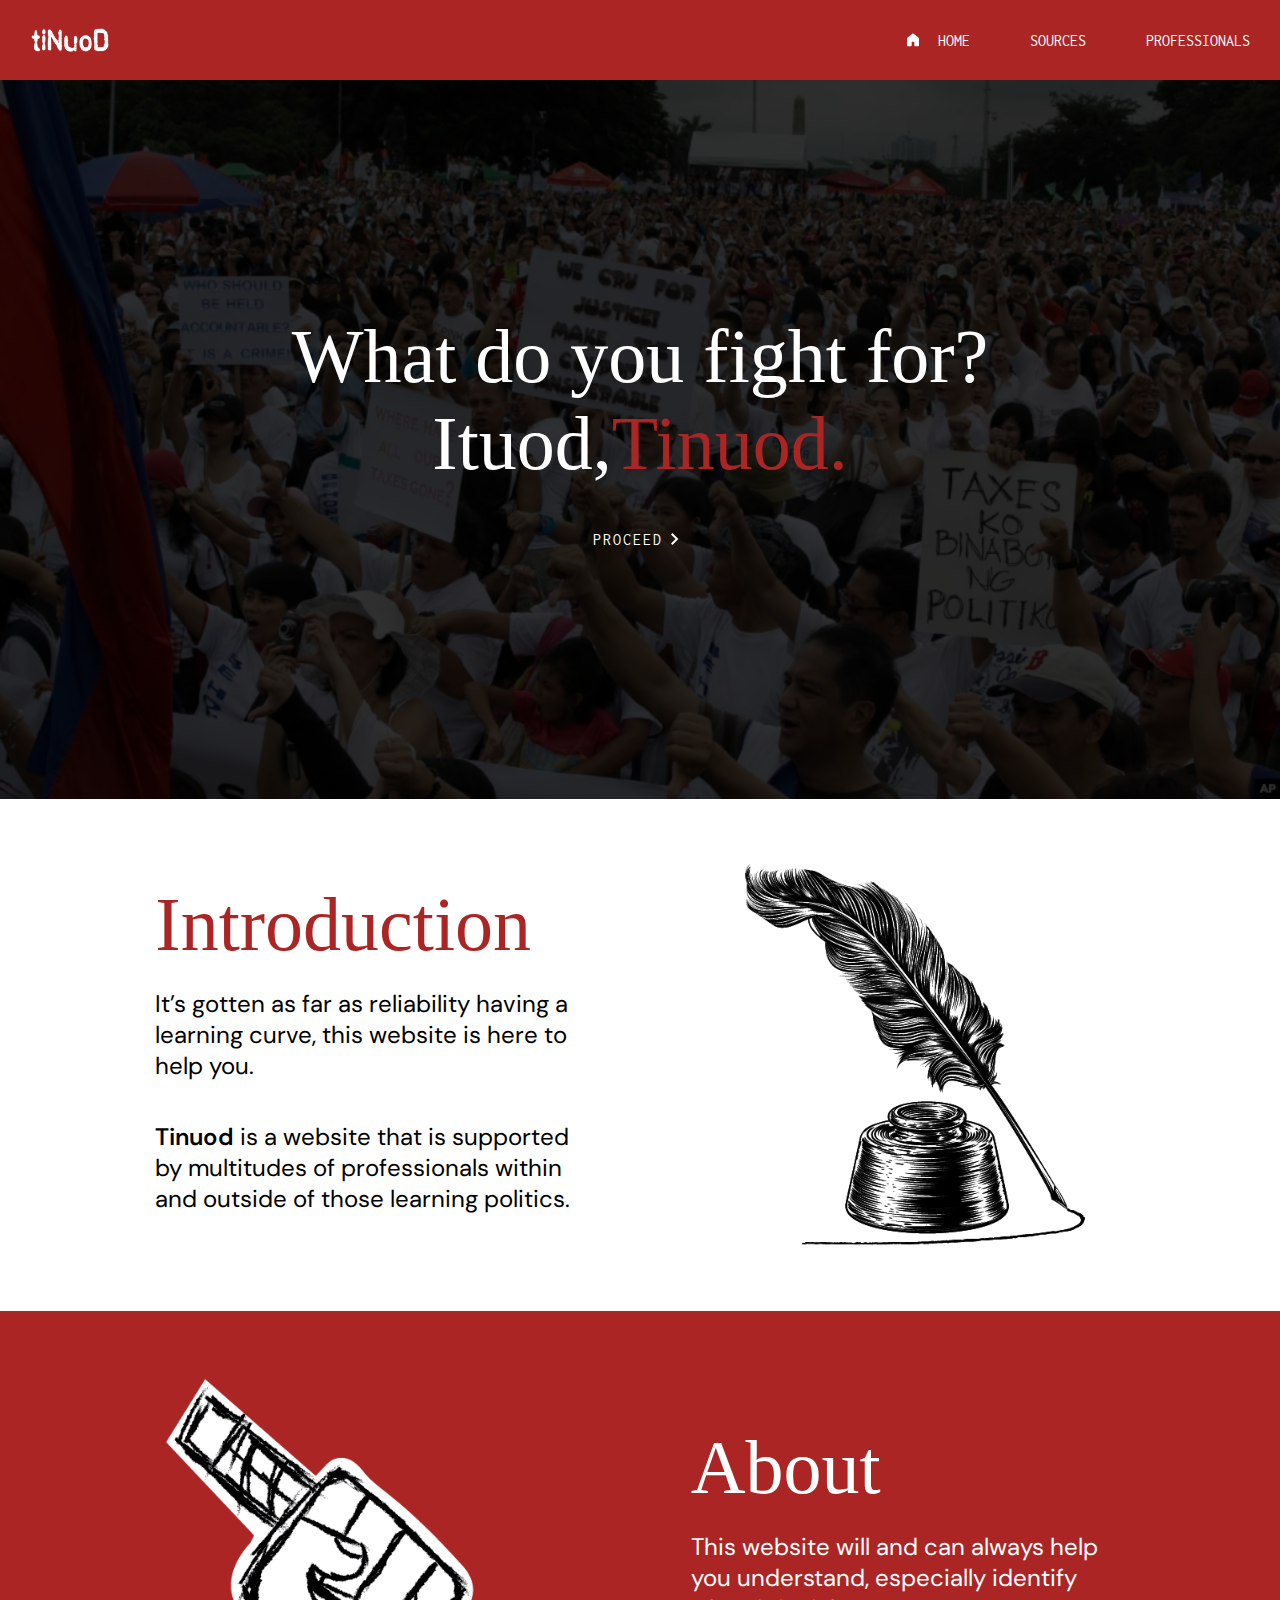
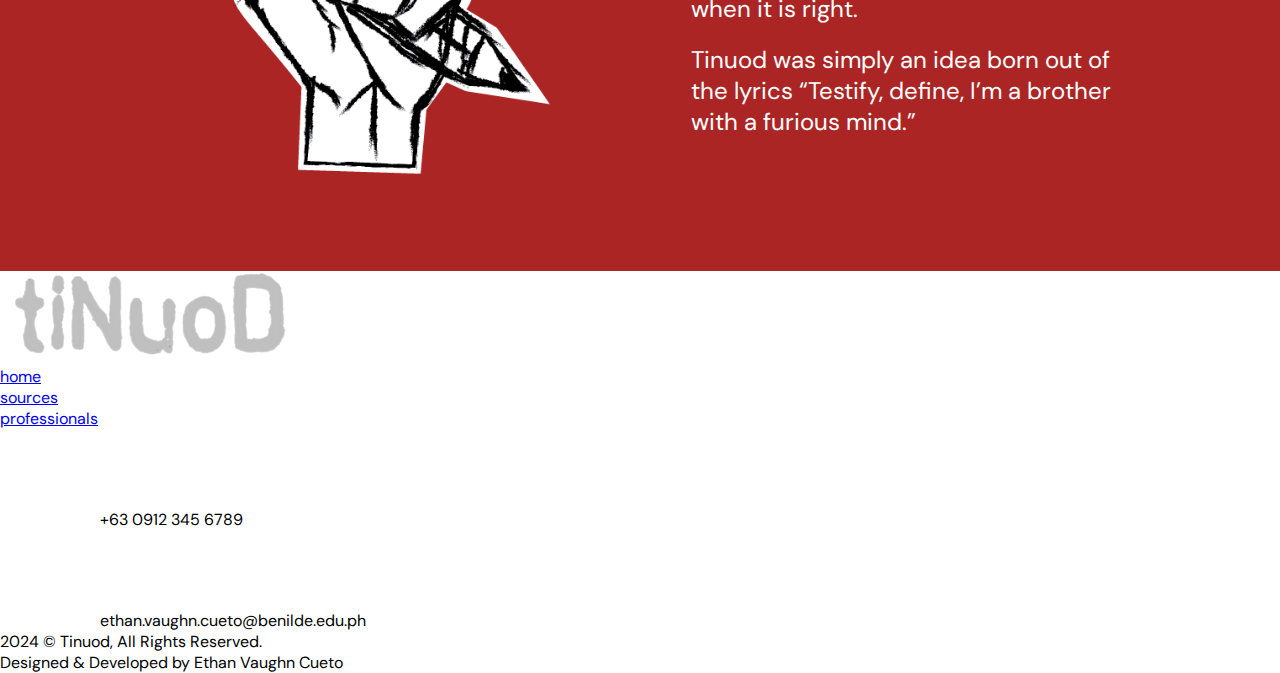
==== index.html @ d4f2c0b2 "updated main parts within the homepage" ====
<!DOCTYPE html>
<html lang="en">

<head>
    <meta charset="UTF-8">
    <meta name="viewport" content="width=device-width, initial-scale=1.0">
    <title>Tinuod</title>
    <link rel="stylesheet" href="css/style.css">
    <link rel="preconnect" href="https://fonts.googleapis.com">
    <link rel="preconnect" href="https://fonts.gstatic.com" crossorigin>
    <link href="https://fonts.googleapis.com/css2?family=DM+Sans:ital,opsz,wght@0,9..40,100..1000;1,9..40,100..1000&family=Inconsolata:wght@200..900&family=Libre+Bodoni:ital,wght@0,400..700;1,400..700&display=swap" rel="stylesheet">
</head>

<body>
    <div>
        <nav id="navBar">
            <ul class="sideBar">
                <li onclick="hideSidebar()">
                    <a href="#"><svg xmlns="http://www.w3.org/2000/svg" height="24px" viewBox="0 -960 960 960" width="24px" fill="#ffffff"><path d="m256-200-56-56 224-224-224-224 56-56 224 224 224-224 56 56-224 224 224 224-56 56-224-224-224 224Z"/></svg></a>
                </li>
                <li class="active uppercase">
                    <a href="#"><img src="images/icons8/icons8-home.svg" alt="Home" class="icon homeIcon">Home</a>
                </li>
                <li>
                    <a href="#" class="uppercase">Sources</a>
                </li>
                <li>
                    <a href="#" class="uppercase">Professionals</a>
                </li>
            </ul>
            <ul>
                <li>
                    <a href="#"><img src="images/logo1.png" alt="Tinuod"></a>
                </li>
                <li class="uppercase hideOnMobile">
                    <a href="#"><img src="images/icons8/icons8-home.svg" alt="Home" class="icon homeIcon">Home</a>
                </li>
                <li>
                    <a href="#" class="uppercase hideOnMobile">Sources</a>
                </li>
                <li>
                    <a href="#" class="uppercase hideOnMobile">Professionals</a>
                </li>
                <li class="hideButton" onclick="showSidebar()">
                    <a href="#"><svg xmlns="http://www.w3.org/2000/svg" height="24px" viewBox="0 -960 960 960" width="24px" fill="#ffffff"><path d="M120-240v-80h720v80H120Zm0-200v-80h720v80H120Zm0-200v-80h720v80H120Z"/></svg></a>
                </li>
            </ul>
        </nav>
        <header>
            <div class="headerBg">
                <img src="images/background-image.jpg" alt="" srcset="">
                <div class="headerContent">
                    <div class="backgroundText">
                        <p class="decreaseOnMobile">What do you fight for?
                        </p>
                        <p class="decreaseOnMobile">Ituod,<span>Tinuod.</span></p>
                    </div>
                    <div class="proceedBtnDiv uppercase">
                        <a href="#introSection">Proceed<svg xmlns="http://www.w3.org/2000/svg" height="24px" viewBox="0 -960 960 960" width="24px" fill="#FFFFFF"><path d="M504-480 320-664l56-56 240 240-240 240-56-56 184-184Z"/></svg></a>
                        </button>
                    </div>
                </div>
            </div>
        </header>
        <section id="introSection" class="introSection columnFlexMobile textAlignMobile">
            <div class="imgDiv"><img src="images/ink-and-quill.png" alt="Ink and Quill"></div>
            <div class="introContent">
                <h1>Introduction</h1>
                <p>It’s gotten as far as reliability having a learning curve, this website is here to help you. </p>
                <p><span class="bold">Tinuod</span> is a website that is supported by multitudes of professionals within and outside of those learning politics.</p>
            </div>
        </section>
        <section id="aboutSection" class="aboutSection columnFlexMobile textAlignMobile">
            <div class="imgDiv"><img src="images/tinuod.png" alt="Ink and Quill"></div>
            <div class="aboutContent">
                <h1>About</h1>
                <p>This website will and can always help you understand, especially identify when it is right.</p>
                <p>Tinuod was simply an idea born out of the lyrics “Testify, define, I’m a brother with a furious mind.”</p>
            </div>
        </section>
        <footer>
            <section class="topFooter">
                <div>
                    <div><img src="images/logo2.png" alt="Tinuod" srcset=""></div>
                    <div></div>
                </div>
                <div>
                    <div class="links">
                        <ul>
                            <li>
                                <a href="#" class="lowercase">Home</a>
                            </li>
                            <li>
                                <a href="#" class="lowercase">Sources</a>
                            </li>
                            <li>
                                <a href="#" class="lowercase">Professionals</a>
                            </li>
                        </ul>
                    </div>
                    <div class="contactInfo">
                        <ul>
                            <li>
                                <img src="images/icons8/icons8-phone-96.png" alt="Phone"> +63 0912 345 6789
                            </li>
                            <li>
                                <img src="images/icons8/icons8-mail-96.png" alt="Mail"> ethan.vaughn.cueto@benilde.edu.ph
                            </li>
                        </ul>
                    </div>
                </div>
            </section>
            <section class="bottomFooter">
                <div class="copyrightLabel"><span>2024 &copy; Tinuod, All Rights Reserved.</span></div>
                <div class="developerInfo"><span>Designed & Developed by Ethan Vaughn Cueto</span></div>
            </section>
        </footer>
        <script>
            function showSidebar() {
                const sideBar = document.querySelector('.sideBar');
                sideBar.style.display = 'flex';
            }

            function hideSidebar() {
                const sideBar = document.querySelector('.sideBar');
                sideBar.style.display = 'none';
            }
        </script>
    </div>

</body>

</html>
---- css/style.css ----
* {
    margin: 0;
    padding: 0;
    box-sizing: border-box;
}

:root {
    --primary-font: 'BodoniXT', serif;
    --secondary-font: 'DM Sans', sans-serif;
    --tertiary-font: 'Inconsolata', monospace;
    --logo-font: 'Stamp RSPK One';
    --color-black: #000;
    --color-white: #FFF;
    --color-maroon: #AC2525;
    --color-dark-maroon: #820300;
    --color-light-grey: #C0C0C0;
    --color-dark-grey: #505050;
}

body {
    min-height: 100vh;
    font-family: var(--secondary-font);
}

.uppercase {
    text-transform: uppercase;
}

.lowercase {
    text-transform: lowercase;
}

.bold {
    font-weight: 600;
}

.hideButton {
    display: none;
}

h1 {
    font-family: var(--primary-font);
    font-size: 76px;
    font-weight: 500;
}

nav .logoDiv ul img {
    height: auto;
    width: 5rem;
}

nav {
    width: 100%;
    background-color: var(--color-maroon);
    box-shadow: 3px 3px 5px rgba(0, 0, 0, 0.1);
    font-family: var(--tertiary-font);
}

nav ul {
    width: 100%;
    list-style: none;
    display: flex;
    align-items: center;
    justify-content: flex-end;
}

nav li {
    height: 5em;
}

nav li:first-child {
    margin-right: auto;
}

nav li:first-child img {
    height: auto;
    width: 5em;
}

nav a {
    height: 100%;
    padding: 0 30px;
    text-decoration: none;
    color: var(--color-white);
    display: flex;
    align-items: center;
    transition: 0.2s ease-in-out;
}

nav a .icon {
    height: auto;
    width: 20px;
    padding: 0 2px;
    margin-right: 15px;
}

nav li:not(:first-child) a:hover {
    background-color: var(--color-dark-maroon);
}

.sideBar {
    position: fixed;
    top: 0;
    right: 0;
    height: 100vh;
    width: 250px;
    z-index: 999;
    box-shadow: -10px 0 10px rgba(0, 0, 0, 0.1);
    display: none;
    flex-direction: column;
    align-items: flex-start;
    justify-content: flex-start;
    /* From https://css.glass */
    background: rgba(172, 37, 37, 0.5);
    box-shadow: 0 4px 30px rgba(0, 0, 0, 0.1);
    backdrop-filter: blur(15.7px);
    -webkit-backdrop-filter: blur(15.7px);
}

.sideBar li,
.sideBar a {
    width: 100%;
}

header .headerBg {
    position: relative;
    text-align: center;
}

header .headerBg img {
    min-height: 100%;
    max-height: 90vh;
    width: 100%;
    filter: brightness(20%);
    background-repeat: no-repeat;
    background-position: center;
    object-position: center;
    object-fit: cover;
}

header .headerBg .headerContent {
    position: absolute;
    top: 50%;
    left: 50%;
    transform: translate(-50%, -50%);
    width: 100%;
}

header .headerContent .backgroundText {
    font-family: var(--primary-font);
    font-size: 76px;
    color: var(--color-white);
    display: block;
}

header .headerContent .proceedBtnDiv {
    width: 100%;
    padding: 20px 40px;
    margin-top: 20px;
    display: flex;
    align-items: center;
    justify-content: center;
}

header .headerContent .proceedBtnDiv a {
    width: 10rem;
    font-family: var(--tertiary-font);
    display: flex;
    flex-direction: row;
    align-items: center;
    justify-content: center;
    text-decoration: none;
    color: var(--color-white);
    letter-spacing: 2px;
    transition: 0.5s ease-in-out;
}

header .headerContent .proceedBtnDiv a:hover {
    text-decoration: underline;
}

header .headerBg .backgroundText span {
    color: var(--color-maroon);
}

.introSection {
    width: 100%;
    background-color: var(--color-white);
    display: flex;
    align-items: center;
    justify-content: space-evenly;
    padding: 50px 20px;
    font-size: 24px;
}

.introSection .introContent {
    display: flex;
    flex-direction: column;
    align-items: flex-start;
    justify-content: center;
    -webkit-box-ordinal-group: 1;
    -moz-box-ordinal-group: 1;
    -ms-flex-order: 1;
    -webkit-order: 1;
    order: 1;
    color: var(--color-black);
}

.introSection .imgDiv {
    -webkit-box-ordinal-group: 2;
    -moz-box-ordinal-group: 2;
    -ms-flex-order: 2;
    -webkit-order: 2;
    order: 2;
}

.introSection h1 {
    color: var(--color-maroon);
}

.introSection p,
.aboutSection p {
    margin: 20px 0;
}

.aboutSection {
    width: 100%;
    display: flex;
    align-items: center;
    justify-content: space-evenly;
    background-color: var(--color-maroon);
    color: var(--color-white);
    font-size: 24px;
    padding: 50px 20px;
}

.introSection .introContent,
.aboutSection .aboutContent {
    width: 35%;
}

.introSection .imgDiv img,
.aboutSection .imgDiv img {
    height: auto;
    width: 400px;
}

@media screen and (max-width: 1020px) {
    .introSection h1,
    .aboutSection h1 {
        font-size: 50px;
    }
    .introSection p,
    .aboutSection p {
        font-size: 18px;
    }
    .introSection .imgDiv img,
    .aboutSection .imgDiv img {
        height: auto;
        width: 320px;
    }
}

@media screen and (max-width: 820px) {
    .introSection .imgDiv {
        order: 1;
    }
    .introSection .introContent {
        align-items: center;
        order: 2;
    }
    .columnFlexMobile {
        width: 100%;
        flex-direction: column;
        align-items: center;
        justify-content: center;
    }
    .textAlignMobile {
        text-align: center;
    }
    .introSection .imgDiv img,
    .aboutSection .imgDiv img {
        height: auto;
        width: 200px;
    }
    .introSection .introContent,
    .aboutSection .aboutContent {
        width: 65%;
        padding: 10px 5px;
    }
}

@media screen and (max-width: 800px) {
    .hideOnMobile {
        display: none;
    }
    .hideButton {
        display: block;
    }
    .decreaseOnMobile {
        font-size: 75%;
    }
}

@media screen and (max-width: 470px) {
    .sideBar {
        width: 100%;
    }
    .decreaseOnMobile {
        font-size: 40%;
    }
}

@media screen and (max-width: 500px) {
    .introSection .introContent,
    .aboutSection .aboutContent {
        width: 85%;
    }
    .introSection p,
    .aboutSection p {
        font-size: 14px;
    }
    .introSection .introContent h1,
    .aboutSection .aboutContent h1 {
        font-size: 42px;
    }
    .introSection .imgDiv img,
    .aboutSection .imgDiv img {
        height: auto;
        width: 100px;
        margin-bottom: 15px;
    }
}
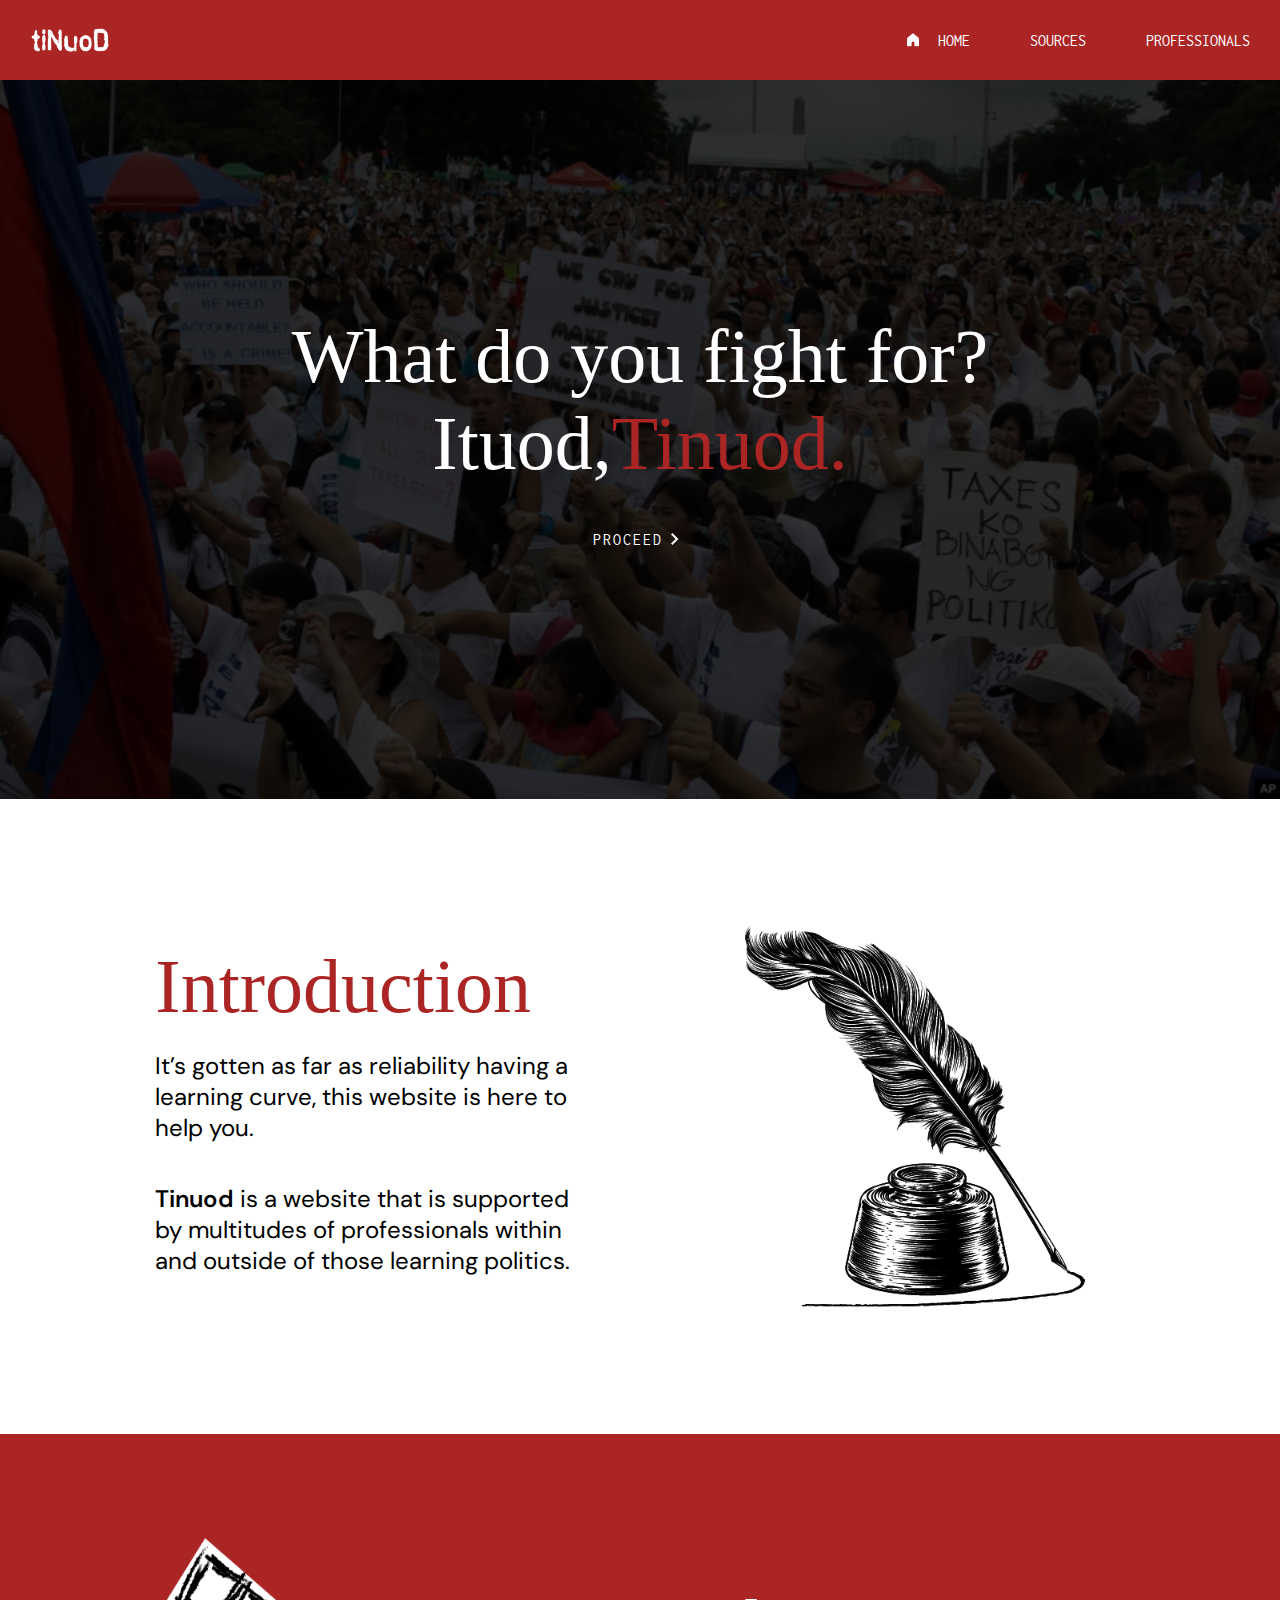
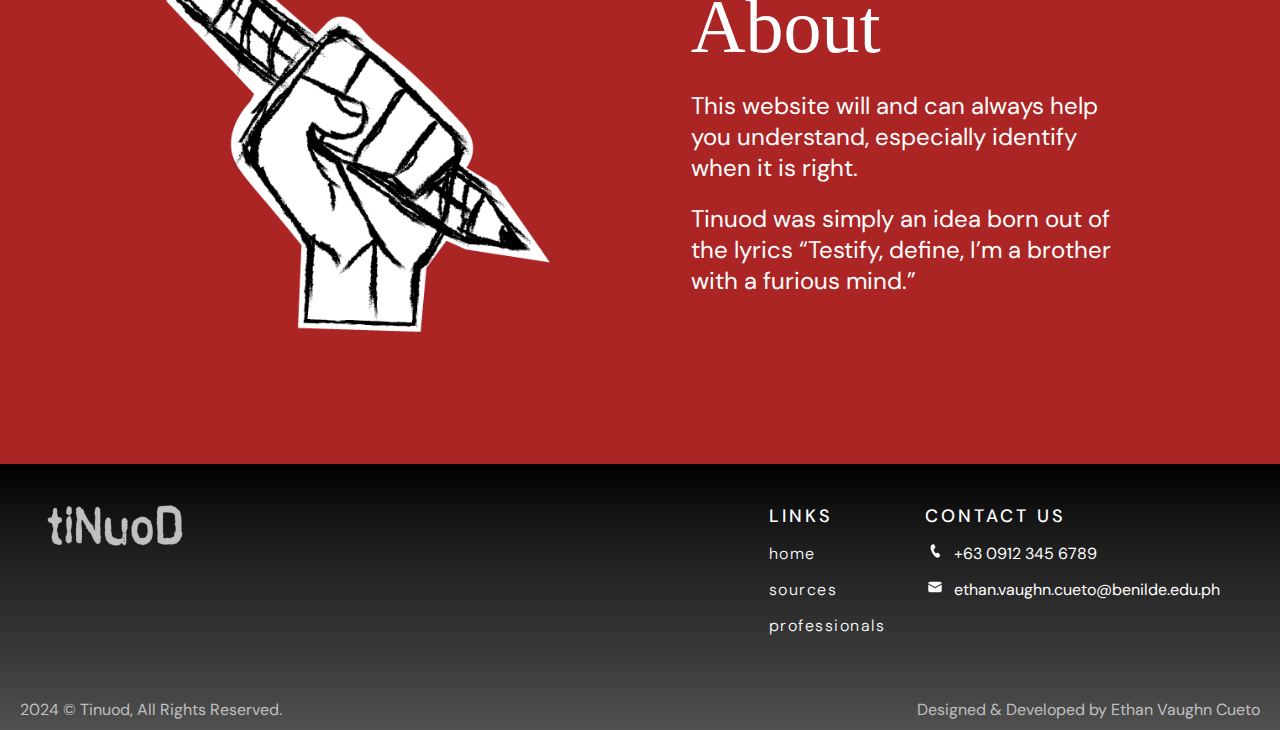
==== commit 46496a53: "final modifications for responsiveness" ====
--- a/index.html
+++ b/index.html
@@ -81,32 +81,39 @@
         <footer>
             <section class="topFooter">
                 <div>
-                    <div><img src="images/logo2.png" alt="Tinuod" srcset=""></div>
-                    <div></div>
+                    <div>
+                        <a href="#"><img src="images/logo2.png" alt="Tinuod" srcset="" class="logo"></a>
+                    </div>
                 </div>
-                <div>
-                    <div class="links">
-                        <ul>
-                            <li>
-                                <a href="#" class="lowercase">Home</a>
-                            </li>
-                            <li>
-                                <a href="#" class="lowercase">Sources</a>
-                            </li>
-                            <li>
-                                <a href="#" class="lowercase">Professionals</a>
-                            </li>
-                        </ul>
+                <div class="footerContent">
+                    <div class="linksContainer">
+                        <h4 class="uppercase">Links</h4>
+                        <div class="linksMenu">
+                            <ul>
+                                <li>
+                                    <a href="#" class="lowercase">Home</a>
+                                </li>
+                                <li>
+                                    <a href="#" class="lowercase">Sources</a>
+                                </li>
+                                <li>
+                                    <a href="#" class="lowercase">Professionals</a>
+                                </li>
+                            </ul>
+                        </div>
                     </div>
-                    <div class="contactInfo">
-                        <ul>
-                            <li>
-                                <img src="images/icons8/icons8-phone-96.png" alt="Phone"> +63 0912 345 6789
-                            </li>
-                            <li>
-                                <img src="images/icons8/icons8-mail-96.png" alt="Mail"> ethan.vaughn.cueto@benilde.edu.ph
-                            </li>
-                        </ul>
+                    <div class="contactInfoContainer">
+                        <h4 class="uppercase">Contact Us</h4>
+                        <div class="contactInfo">
+                            <ul>
+                                <li>
+                                    <img src="images/icons8/icons8-phone-96.png" alt="Phone" class="icon"> +63 0912 345 6789
+                                </li>
+                                <li>
+                                    <img src="images/icons8/icons8-mail-96.png" alt="Mail" class="icon"> ethan.vaughn.cueto@benilde.edu.ph
+                                </li>
+                            </ul>
+                        </div>
                     </div>
                 </div>
             </section>
--- a/css/style.css
+++ b/css/style.css
@@ -129,7 +129,7 @@
 
 header .headerBg img {
     min-height: 100%;
-    max-height: 90vh;
+    max-height: 95vh;
     width: 100%;
     filter: brightness(20%);
     background-repeat: no-repeat;
@@ -184,6 +184,7 @@
 }
 
 .introSection {
+    height: 70vh;
     width: 100%;
     background-color: var(--color-white);
     display: flex;
@@ -224,6 +225,7 @@
 }
 
 .aboutSection {
+    height: 70vh;
     width: 100%;
     display: flex;
     align-items: center;
@@ -243,6 +245,77 @@
 .aboutSection .imgDiv img {
     height: auto;
     width: 400px;
+}
+
+footer {
+    min-height: 100%;
+    background-image: linear-gradient(to bottom, #000000, #191919, #2a2a2a, #3c3c3c, #505050);
+    color: var(--color-white);
+    display: flex;
+    flex-direction: column;
+    justify-content: center;
+}
+
+.topFooter {
+    height: 25vh;
+    display: flex;
+    align-items: flex-start;
+    justify-content: space-between;
+    padding: 40px;
+}
+
+.topFooter .logo {
+    height: auto;
+    width: 150px;
+}
+
+.topFooter .footerContent {
+    display: flex;
+    align-items: flex-start;
+    justify-content: space-between;
+}
+
+.topFooter .footerContent h4 {
+    font-size: 18px;
+    font-weight: 500;
+    letter-spacing: 3px;
+    margin-bottom: 15px;
+}
+
+.topFooter .footerContent li {
+    list-style-type: none;
+    margin: 15px 0;
+}
+
+.topFooter .footerContent a {
+    color: var(--color-white);
+    font-weight: 300;
+    letter-spacing: 1.5px;
+    text-decoration: none;
+    transition: all 0.3s ease-in;
+}
+
+.linksContainer a:hover {
+    color: var(--color-maroon);
+}
+
+.linksContainer,
+.contactInfoContainer {
+    padding: 0 20px;
+}
+
+.contactInfoContainer .contactInfo .icon {
+    height: auto;
+    width: 20px;
+    padding: 0 2px;
+    margin-right: 5px;
+}
+
+.bottomFooter {
+    color: var(--color-light-grey);
+    display: flex;
+    justify-content: space-between;
+    padding: 10px 20px;
 }
 
 @media screen and (max-width: 1020px) {
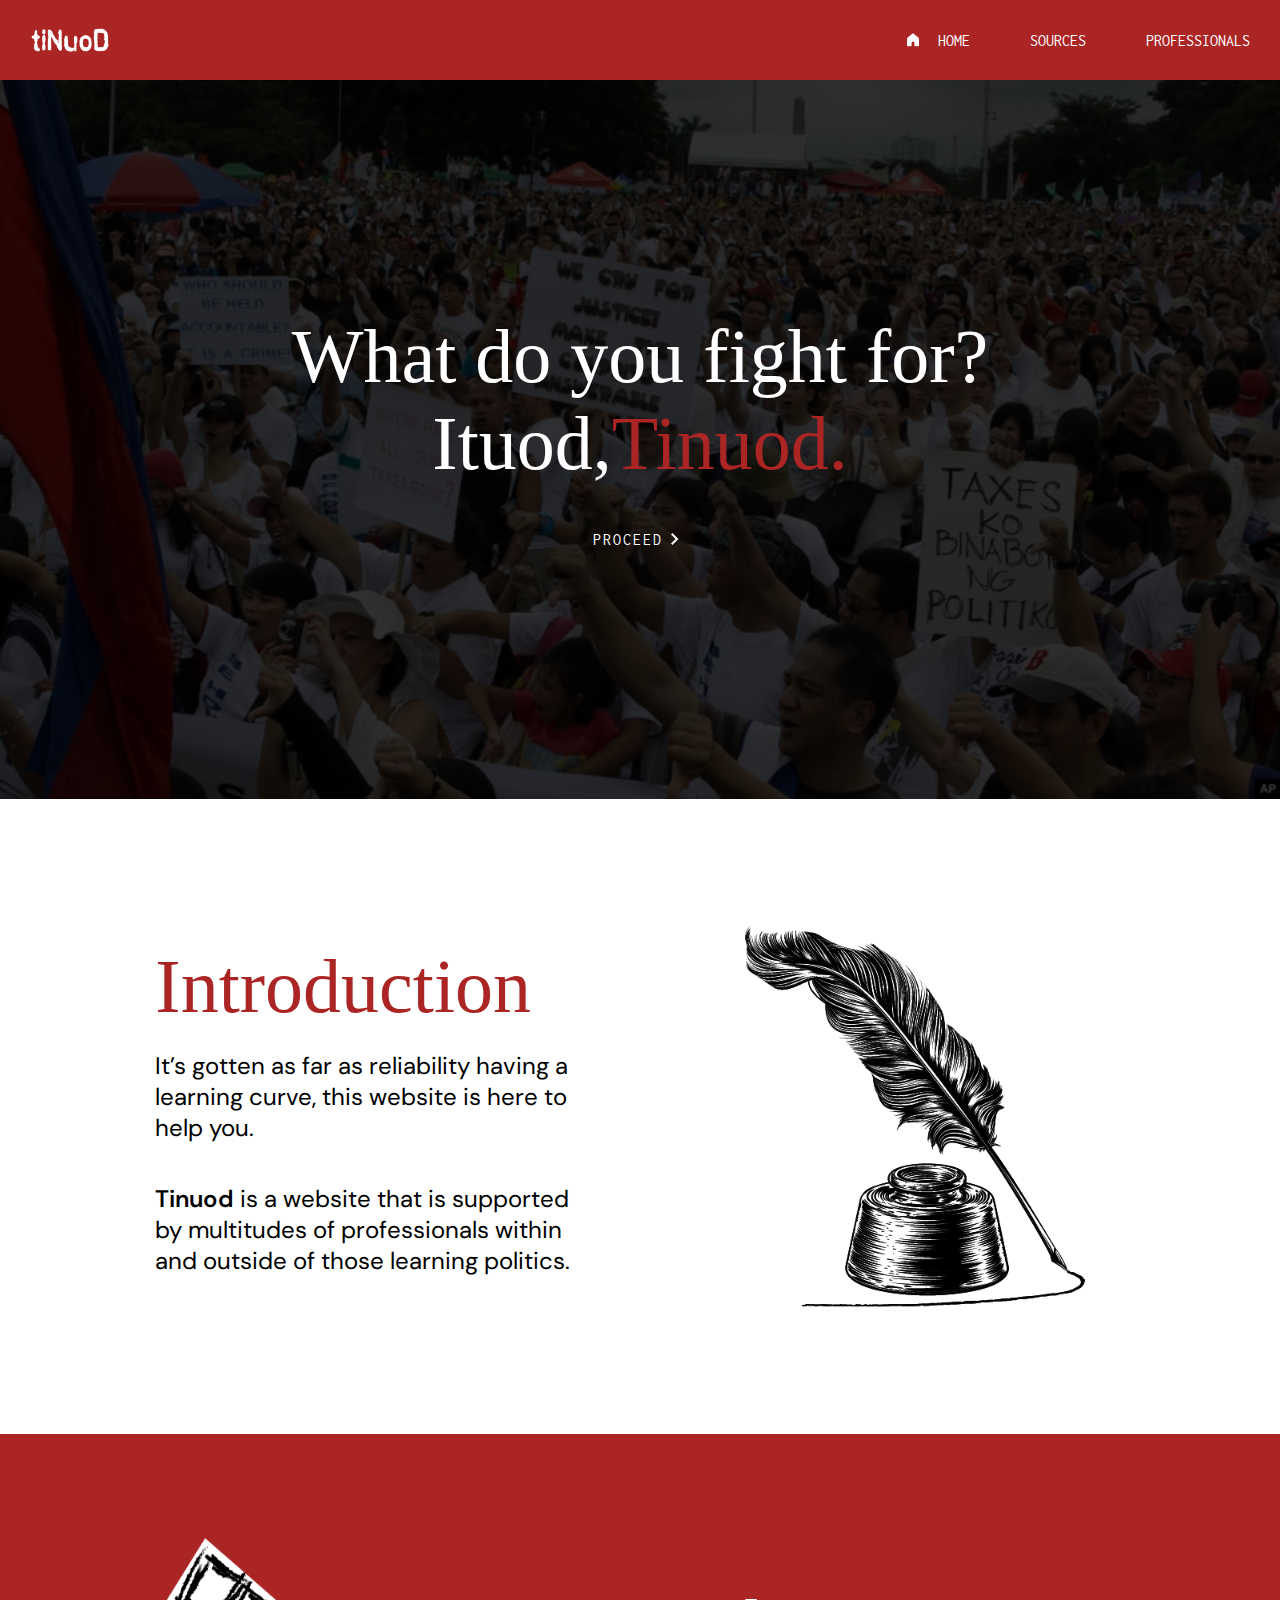
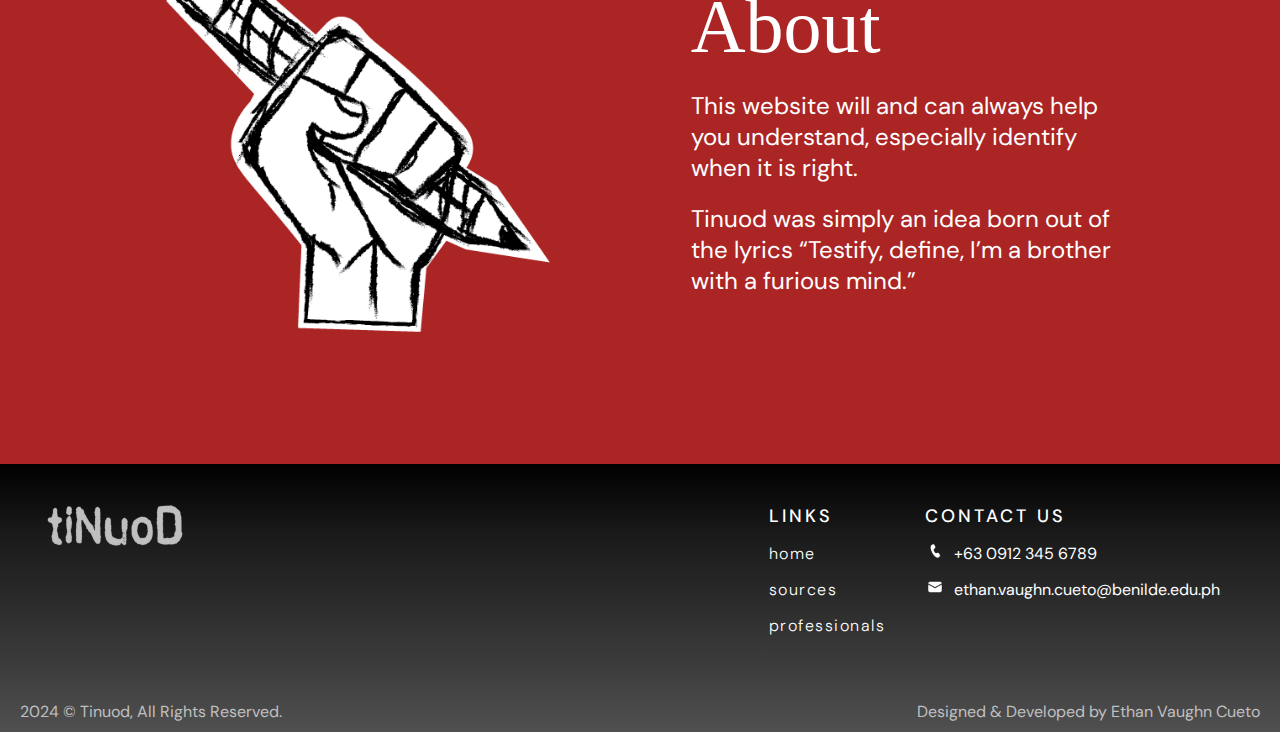
==== commit 78c1d7fc: "homepage done" ====
--- a/index.html
+++ b/index.html
@@ -78,24 +78,26 @@
                 <p>Tinuod was simply an idea born out of the lyrics “Testify, define, I’m a brother with a furious mind.”</p>
             </div>
         </section>
-        <footer>
-            <section class="topFooter">
+        <footer class="footerOnMobile">
+            <section class="topFooter topFooterOnMobile">
                 <div>
                     <div>
                         <a href="#"><img src="images/logo2.png" alt="Tinuod" srcset="" class="logo"></a>
                     </div>
                 </div>
-                <div class="footerContent">
+                <div class="footerContent footerContentOnMobile">
                     <div class="linksContainer">
                         <h4 class="uppercase">Links</h4>
                         <div class="linksMenu">
-                            <ul>
+                            <ul class="linksMenuOnMobile">
                                 <li>
                                     <a href="#" class="lowercase">Home</a>
                                 </li>
+                                <li class="showOnLinksMobile">|</li>
                                 <li>
                                     <a href="#" class="lowercase">Sources</a>
                                 </li>
+                                <li class="showOnLinksMobile">|</li>
                                 <li>
                                     <a href="#" class="lowercase">Professionals</a>
                                 </li>
@@ -117,7 +119,7 @@
                     </div>
                 </div>
             </section>
-            <section class="bottomFooter">
+            <section class="bottomFooter bottomFooterOnMobile">
                 <div class="copyrightLabel"><span>2024 &copy; Tinuod, All Rights Reserved.</span></div>
                 <div class="developerInfo"><span>Designed & Developed by Ethan Vaughn Cueto</span></div>
             </section>
--- a/css/style.css
+++ b/css/style.css
@@ -257,7 +257,6 @@
 }
 
 .topFooter {
-    height: 25vh;
     display: flex;
     align-items: flex-start;
     justify-content: space-between;
@@ -318,6 +317,68 @@
     padding: 10px 20px;
 }
 
+.showOnLinksMobile {
+    display: none;
+}
+
+@media (min-width:600px) and (max-width: 730px) {
+    footer {
+        font-size: 13px;
+    }
+}
+
+@media screen and (max-width: 660px) {
+    footer {
+        min-height: 100%;
+        background-image: linear-gradient(to bottom, #000000, #191919, #2a2a2a, #3c3c3c, #505050);
+        color: var(--color-white);
+        display: flex;
+        align-items: center;
+        justify-content: flex-start;
+        flex-direction: column;
+        font-size: 12px;
+    }
+    .topFooter {
+        display: block;
+        text-align: center;
+        padding: 40px;
+    }
+    .topFooter .logo {
+        height: auto;
+        width: 150px;
+        padding: 20px 0;
+    }
+    .topFooter .footerContent {
+        display: block;
+    }
+    .topFooter .footerContent h4 {
+        font-size: 16px;
+        margin: 0;
+    }
+    .linksContainer,
+    .contactInfoContainer {
+        padding: 10px 0;
+    }
+    .bottomFooterOnMobile {
+        display: block;
+        text-align: center;
+    }
+    .bottomFooterOnMobile div {
+        margin: 10px 0;
+    }
+    .linksMenuOnMobile {
+        display: flex;
+        align-items: center;
+        justify-content: center;
+    }
+    .linksMenuOnMobile li:not(:last-of-type) {
+        margin-right: 24px;
+    }
+    .showOnLinksMobile {
+        display: inline-block;
+    }
+}
+
 @media screen and (max-width: 1020px) {
     .introSection h1,
     .aboutSection h1 {
@@ -375,15 +436,6 @@
     }
 }
 
-@media screen and (max-width: 470px) {
-    .sideBar {
-        width: 100%;
-    }
-    .decreaseOnMobile {
-        font-size: 40%;
-    }
-}
-
 @media screen and (max-width: 500px) {
     .introSection .introContent,
     .aboutSection .aboutContent {
@@ -403,4 +455,13 @@
         width: 100px;
         margin-bottom: 15px;
     }
+}
+
+@media screen and (max-width: 470px) {
+    .sideBar {
+        width: 100%;
+    }
+    .decreaseOnMobile {
+        font-size: 40%;
+    }
 }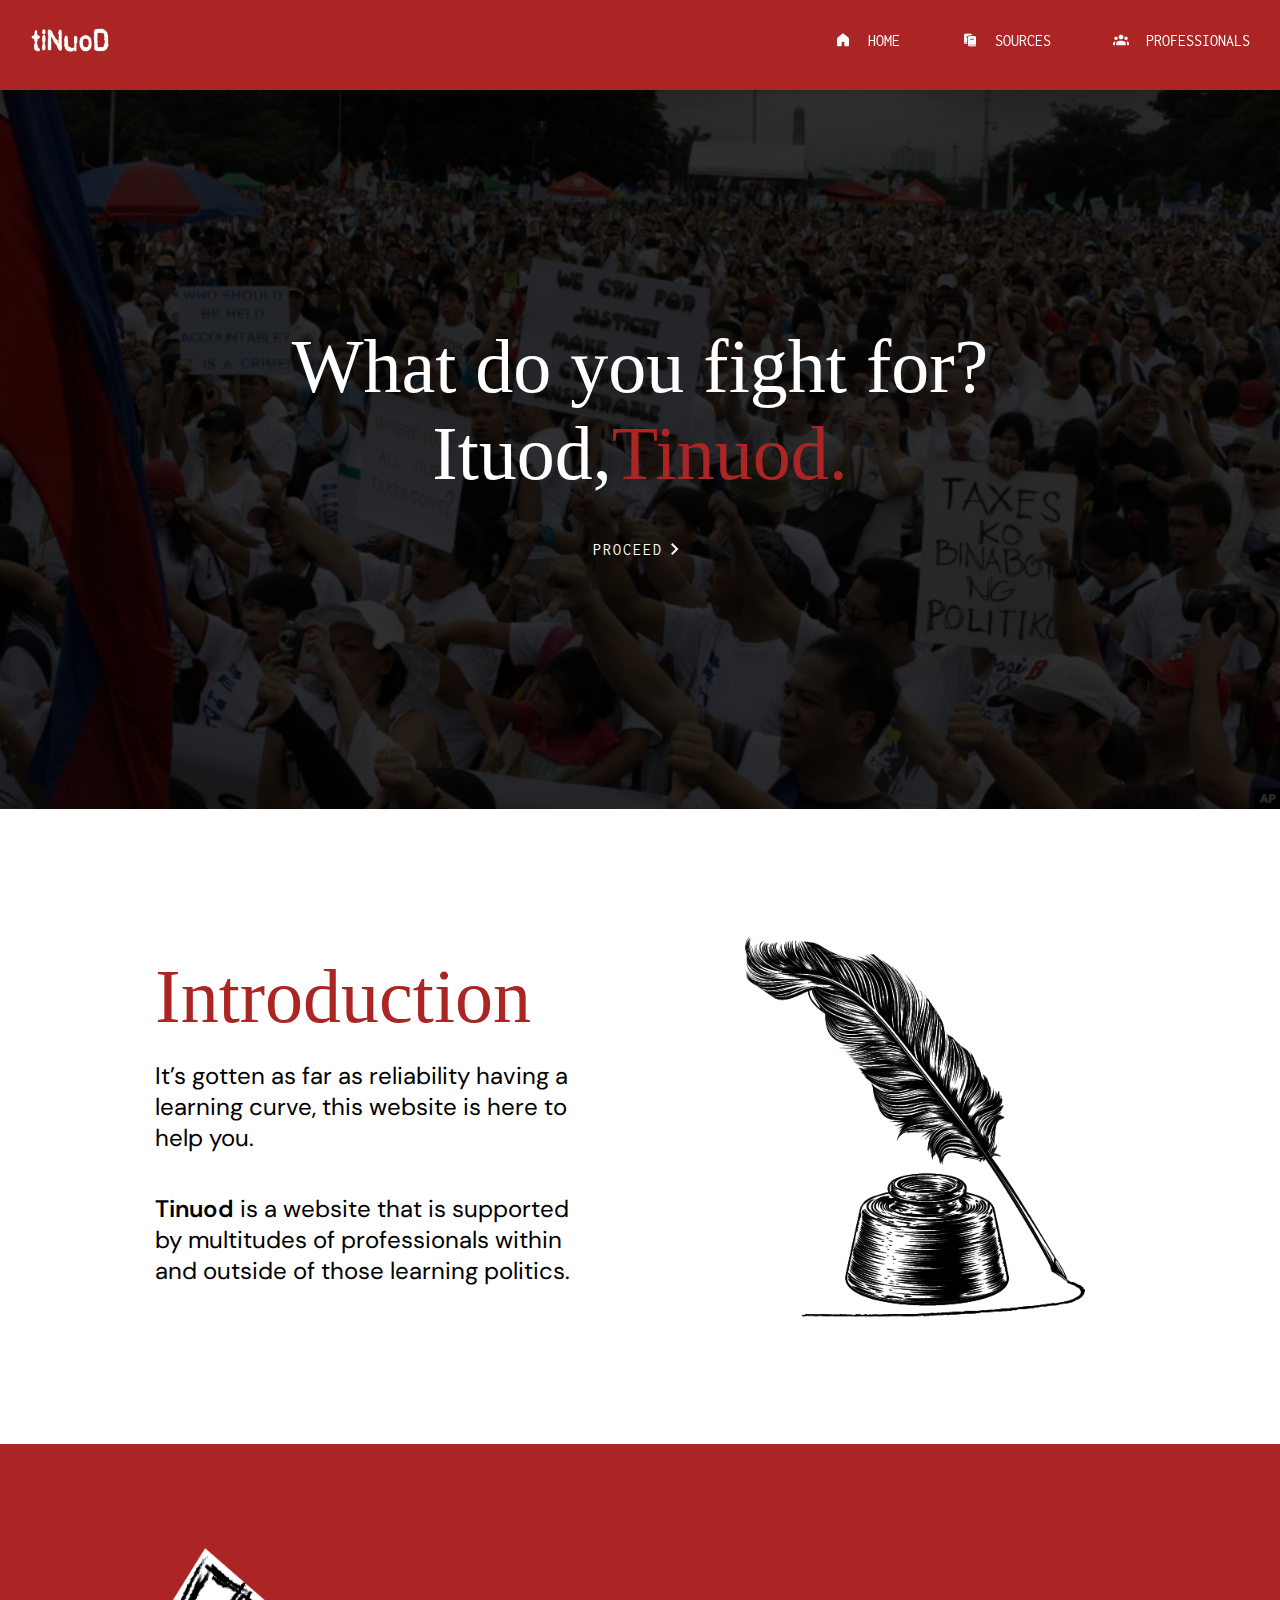
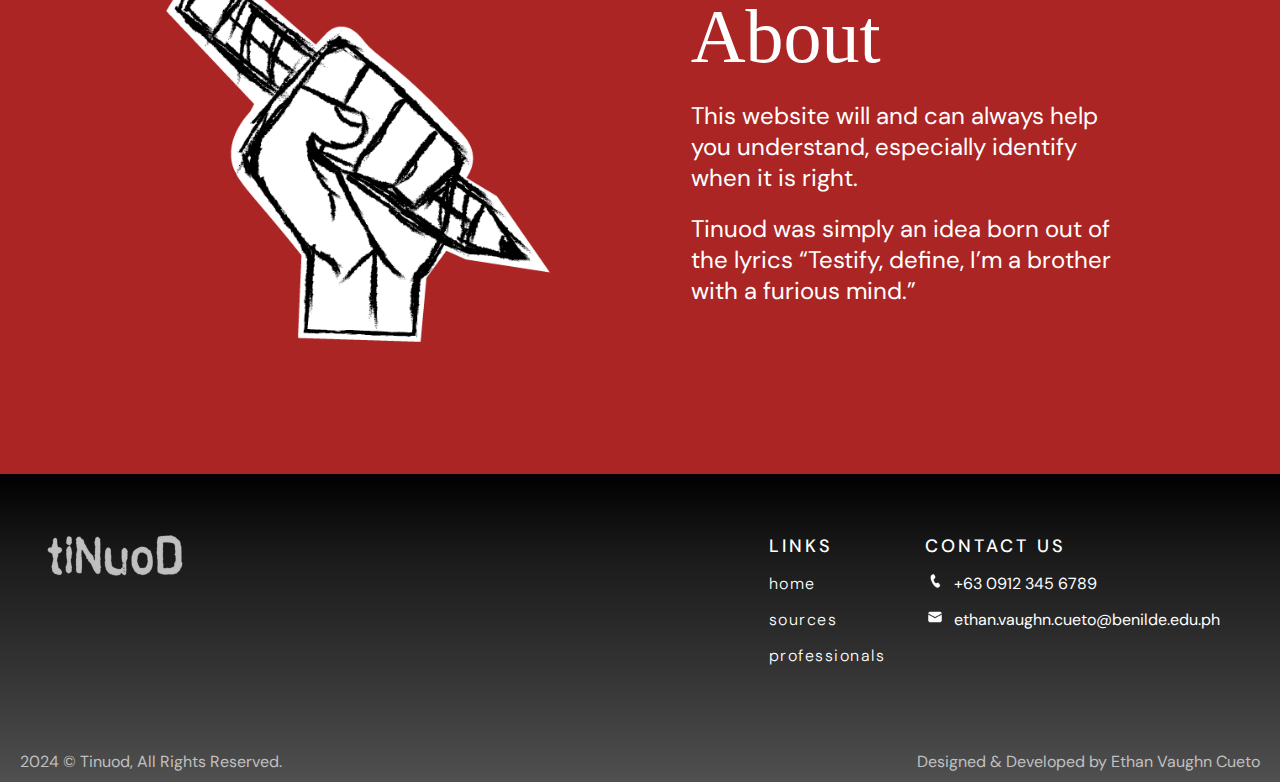
==== commit 1300a993: "added icons for sources and professionals menus" ====
--- a/index.html
+++ b/index.html
@@ -18,14 +18,14 @@
                 <li onclick="hideSidebar()">
                     <a href="#"><svg xmlns="http://www.w3.org/2000/svg" height="24px" viewBox="0 -960 960 960" width="24px" fill="#ffffff"><path d="m256-200-56-56 224-224-224-224 56-56 224 224 224-224 56 56-224 224 224 224-56 56-224-224-224 224Z"/></svg></a>
                 </li>
-                <li class="active uppercase">
-                    <a href="#"><img src="images/icons8/icons8-home.svg" alt="Home" class="icon homeIcon">Home</a>
+                <li class="uppercase">
+                    <a href="index.html"><img src="images/icons8/icons8-home.svg" alt="Home" class="icon homeIcon">Home</a>
                 </li>
                 <li>
-                    <a href="#" class="uppercase">Sources</a>
+                    <a href="#" class="uppercase"><img src="images/icons8/icons8-books-96.png" alt="Books" class="icon">Sources</a>
                 </li>
                 <li>
-                    <a href="#" class="uppercase">Professionals</a>
+                    <a href="#" class="uppercase"><img src="images/icons8/icons8-team-96.png" alt="Team" class="icon">Professionals</a>
                 </li>
             </ul>
             <ul>
@@ -33,13 +33,13 @@
                     <a href="#"><img src="images/logo1.png" alt="Tinuod"></a>
                 </li>
                 <li class="uppercase hideOnMobile">
-                    <a href="#"><img src="images/icons8/icons8-home.svg" alt="Home" class="icon homeIcon">Home</a>
+                    <a href="index.html"><img src="images/icons8/icons8-home.svg" alt="Home" class="icon">Home</a>
                 </li>
                 <li>
-                    <a href="#" class="uppercase hideOnMobile">Sources</a>
+                    <a href="#" class="uppercase hideOnMobile"><img src="images/icons8/icons8-books-96.png" alt="Books" class="icon">Sources</a>
                 </li>
                 <li>
-                    <a href="#" class="uppercase hideOnMobile">Professionals</a>
+                    <a href="#" class="uppercase hideOnMobile"><img src="images/icons8/icons8-team-96.png" alt="Team" class="icon">Professionals</a>
                 </li>
                 <li class="hideButton" onclick="showSidebar()">
                     <a href="#"><svg xmlns="http://www.w3.org/2000/svg" height="24px" viewBox="0 -960 960 960" width="24px" fill="#ffffff"><path d="M120-240v-80h720v80H120Zm0-200v-80h720v80H120Zm0-200v-80h720v80H120Z"/></svg></a>
--- a/css/style.css
+++ b/css/style.css
@@ -50,10 +50,15 @@
 }
 
 nav {
+    min-height: 10vh;
     width: 100%;
     background-color: var(--color-maroon);
     box-shadow: 3px 3px 5px rgba(0, 0, 0, 0.1);
     font-family: var(--tertiary-font);
+    position: sticky;
+    top: 0;
+    overflow: hidden;
+    z-index: 999;
 }
 
 nav ul {
@@ -260,7 +265,7 @@
     display: flex;
     align-items: flex-start;
     justify-content: space-between;
-    padding: 40px;
+    padding: 60px 40px;
 }
 
 .topFooter .logo {
@@ -336,7 +341,7 @@
         align-items: center;
         justify-content: flex-start;
         flex-direction: column;
-        font-size: 12px;
+        font-size: 14px;
     }
     .topFooter {
         display: block;
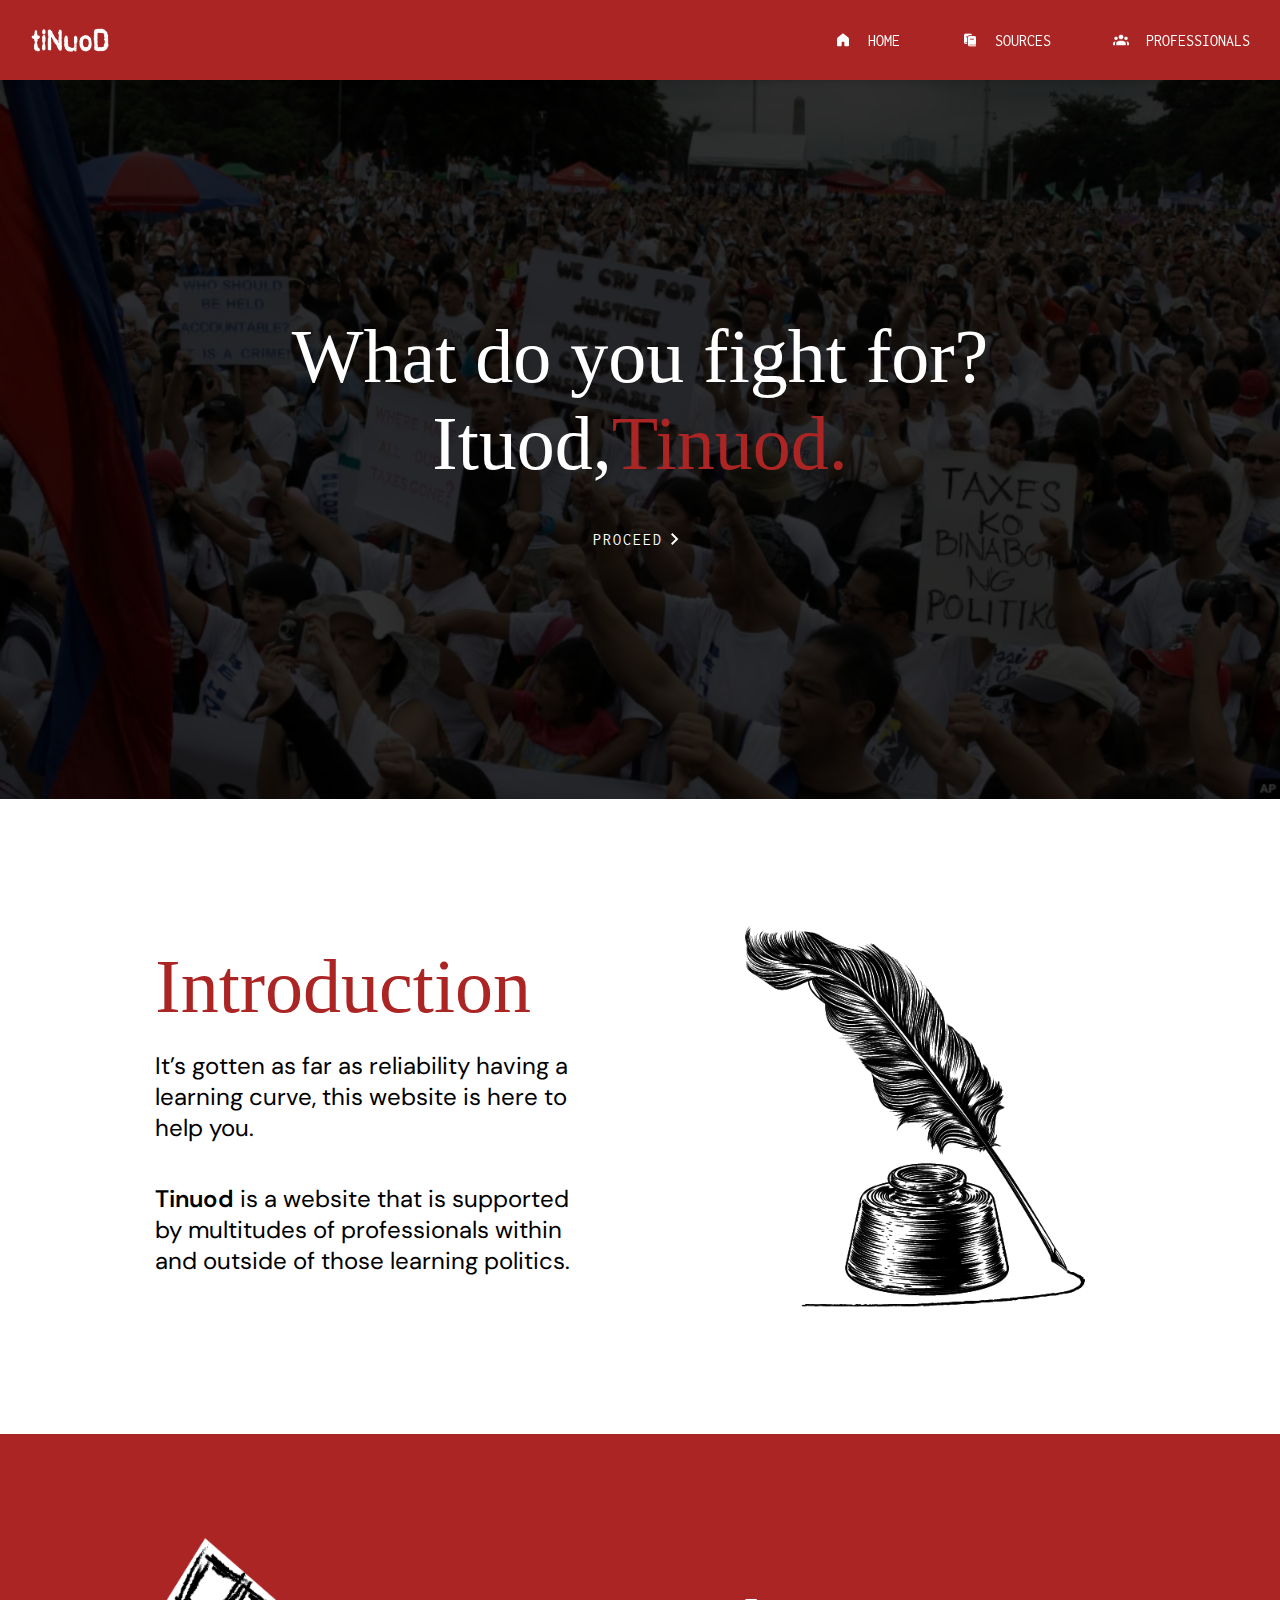
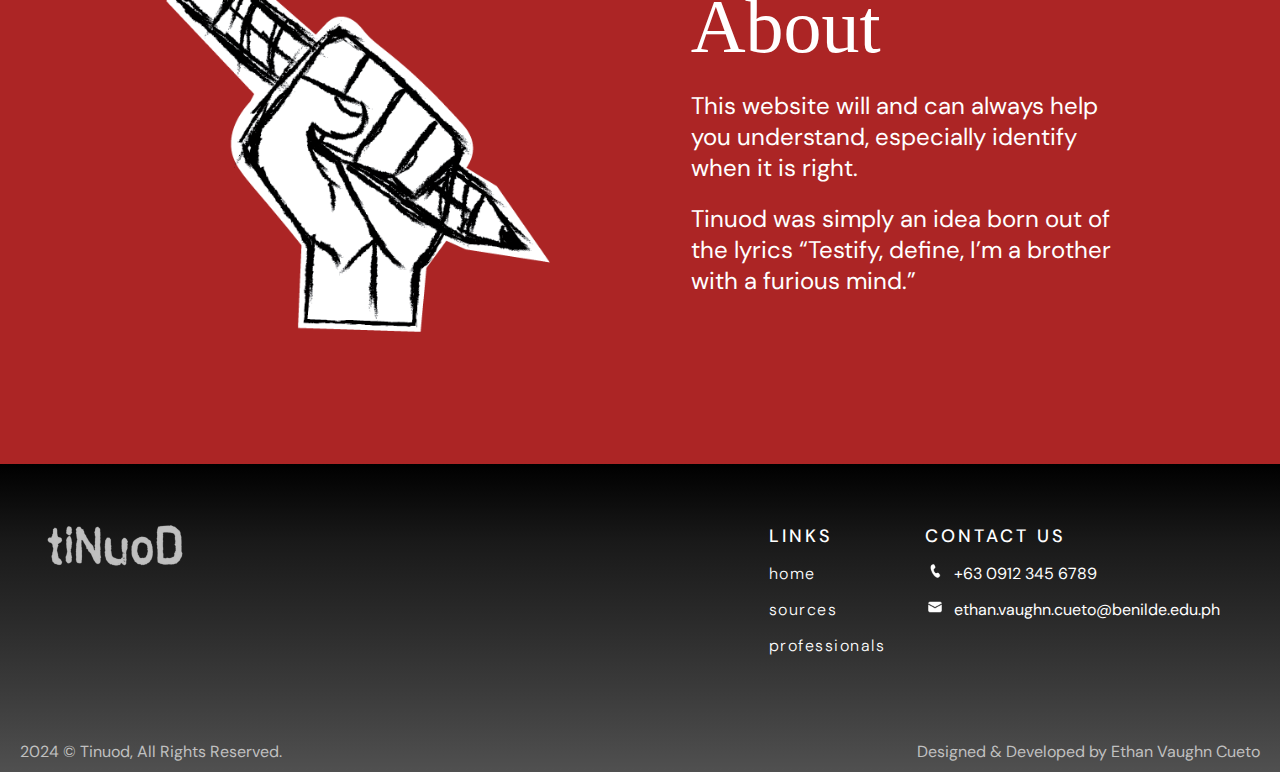
==== commit b4a11a2e: "added pages and modified navbar" ====
--- a/index.html
+++ b/index.html
@@ -12,130 +12,129 @@
 </head>
 
 <body>
-    <div>
-        <nav id="navBar">
-            <ul class="sideBar">
-                <li onclick="hideSidebar()">
-                    <a href="#"><svg xmlns="http://www.w3.org/2000/svg" height="24px" viewBox="0 -960 960 960" width="24px" fill="#ffffff"><path d="m256-200-56-56 224-224-224-224 56-56 224 224 224-224 56 56-224 224 224 224-56 56-224-224-224 224Z"/></svg></a>
-                </li>
-                <li class="uppercase">
-                    <a href="index.html"><img src="images/icons8/icons8-home.svg" alt="Home" class="icon homeIcon">Home</a>
-                </li>
-                <li>
-                    <a href="#" class="uppercase"><img src="images/icons8/icons8-books-96.png" alt="Books" class="icon">Sources</a>
-                </li>
-                <li>
-                    <a href="#" class="uppercase"><img src="images/icons8/icons8-team-96.png" alt="Team" class="icon">Professionals</a>
-                </li>
-            </ul>
-            <ul>
-                <li>
-                    <a href="#"><img src="images/logo1.png" alt="Tinuod"></a>
-                </li>
-                <li class="uppercase hideOnMobile">
-                    <a href="index.html"><img src="images/icons8/icons8-home.svg" alt="Home" class="icon">Home</a>
-                </li>
-                <li>
-                    <a href="#" class="uppercase hideOnMobile"><img src="images/icons8/icons8-books-96.png" alt="Books" class="icon">Sources</a>
-                </li>
-                <li>
-                    <a href="#" class="uppercase hideOnMobile"><img src="images/icons8/icons8-team-96.png" alt="Team" class="icon">Professionals</a>
-                </li>
-                <li class="hideButton" onclick="showSidebar()">
-                    <a href="#"><svg xmlns="http://www.w3.org/2000/svg" height="24px" viewBox="0 -960 960 960" width="24px" fill="#ffffff"><path d="M120-240v-80h720v80H120Zm0-200v-80h720v80H120Zm0-200v-80h720v80H120Z"/></svg></a>
-                </li>
-            </ul>
-        </nav>
-        <header>
-            <div class="headerBg">
-                <img src="images/background-image.jpg" alt="" srcset="">
-                <div class="headerContent">
-                    <div class="backgroundText">
-                        <p class="decreaseOnMobile">What do you fight for?
-                        </p>
-                        <p class="decreaseOnMobile">Ituod,<span>Tinuod.</span></p>
+    <nav id="navBar">
+        <ul class="sideBar">
+            <li onclick="hideSidebar()">
+                <a href="#"><svg xmlns="http://www.w3.org/2000/svg" height="24px" viewBox="0 -960 960 960" width="24px" fill="#ffffff"><path d="m256-200-56-56 224-224-224-224 56-56 224 224 224-224 56 56-224 224 224 224-56 56-224-224-224 224Z"/></svg></a>
+            </li>
+            <li class="uppercase">
+                <a href="index.html"><img src="images/icons8/icons8-home.svg" alt="Home" class="icon homeIcon">Home</a>
+            </li>
+            <li>
+                <a href="sources.html" class="uppercase"><img src="images/icons8/icons8-books-96.png" alt="Books" class="icon">Sources</a>
+            </li>
+            <li>
+                <a href="professionals.html" class="uppercase"><img src="images/icons8/icons8-team-96.png" alt="Team" class="icon">Professionals</a>
+            </li>
+        </ul>
+        <ul>
+            <li>
+                <a href="index.html"><img src="images/logo1.png" alt="Tinuod"></a>
+            </li>
+            <li class="uppercase hideOnMobile">
+                <a href="index.html"><img src="images/icons8/icons8-home.svg" alt="Home" class="icon">Home</a>
+            </li>
+            <li>
+                <a href="sources.html" class="uppercase hideOnMobile"><img src="images/icons8/icons8-books-96.png" alt="Books" class="icon">Sources</a>
+            </li>
+            <li>
+                <a href="professionals.html" class="uppercase hideOnMobile"><img src="images/icons8/icons8-team-96.png" alt="Team" class="icon">Professionals</a>
+            </li>
+            <li class="hideButton" onclick="showSidebar()">
+                <a href="#"><svg xmlns="http://www.w3.org/2000/svg" height="24px" viewBox="0 -960 960 960" width="24px" fill="#ffffff"><path d="M120-240v-80h720v80H120Zm0-200v-80h720v80H120Zm0-200v-80h720v80H120Z"/></svg></a>
+            </li>
+        </ul>
+    </nav>
+    <header>
+        <div class="headerBg">
+            <img src="images/background-image.jpg" alt="" srcset="">
+            <div class="headerContent">
+                <div class="backgroundText">
+                    <p class="decreaseOnMobile">What do you fight for?
+                    </p>
+                    <p class="decreaseOnMobile">Ituod,<span>Tinuod.</span></p>
+                </div>
+                <div class="proceedBtnDiv uppercase">
+                    <a href="#introSection" class="proceedBtn">Proceed<svg xmlns="http://www.w3.org/2000/svg" height="24px" viewBox="0 -960 960 960" width="24px" fill="#FFFFFF"><path d="M504-480 320-664l56-56 240 240-240 240-56-56 184-184Z"/></svg></a>
+                    </button>
+                </div>
+            </div>
+        </div>
+    </header>
+    <section id="introSection" class="introSection columnFlexMobile textAlignMobile">
+        <div class="imgDiv"><img src="images/ink-and-quill.png" alt="Ink and Quill"></div>
+        <div class="introContent">
+            <h1>Introduction</h1>
+            <p>It’s gotten as far as reliability having a learning curve, this website is here to help you. </p>
+            <p><span class="bold">Tinuod</span> is a website that is supported by multitudes of professionals within and outside of those learning politics.</p>
+        </div>
+    </section>
+    <section id="aboutSection" class="aboutSection columnFlexMobile textAlignMobile">
+        <div class="imgDiv"><img src="images/tinuod.png" alt="Ink and Quill"></div>
+        <div class="aboutContent">
+            <h1>About</h1>
+            <p>This website will and can always help you understand, especially identify when it is right.</p>
+            <p>Tinuod was simply an idea born out of the lyrics “Testify, define, I’m a brother with a furious mind.”</p>
+        </div>
+    </section>
+    <footer class="footerOnMobile">
+        <section class="topFooter topFooterOnMobile">
+            <div>
+                <div>
+                    <a href="#"><img src="images/logo2.png" alt="Tinuod" srcset="" class="logo"></a>
+                </div>
+            </div>
+            <div class="footerContent footerContentOnMobile">
+                <div class="linksContainer">
+                    <h4 class="uppercase">Links</h4>
+                    <div class="linksMenu">
+                        <ul class="linksMenuOnMobile">
+                            <li>
+                                <a href="index.html" class="lowercase">Home</a>
+                            </li>
+                            <li class="showOnLinksMobile">|</li>
+                            <li>
+                                <a href="sources.html" class="lowercase">Sources</a>
+                            </li>
+                            <li class="showOnLinksMobile">|</li>
+                            <li>
+                                <a href="professionals.html" class="lowercase">Professionals</a>
+                            </li>
+                        </ul>
                     </div>
-                    <div class="proceedBtnDiv uppercase">
-                        <a href="#introSection">Proceed<svg xmlns="http://www.w3.org/2000/svg" height="24px" viewBox="0 -960 960 960" width="24px" fill="#FFFFFF"><path d="M504-480 320-664l56-56 240 240-240 240-56-56 184-184Z"/></svg></a>
-                        </button>
+                </div>
+                <div class="contactInfoContainer">
+                    <h4 class="uppercase">Contact Us</h4>
+                    <div class="contactInfo">
+                        <ul>
+                            <li>
+                                <img src="images/icons8/icons8-phone-96.png" alt="Phone" class="icon"> +63 0912 345 6789
+                            </li>
+                            <li>
+                                <img src="images/icons8/icons8-mail-96.png" alt="Mail" class="icon"> ethan.vaughn.cueto@benilde.edu.ph
+                            </li>
+                        </ul>
                     </div>
                 </div>
             </div>
-        </header>
-        <section id="introSection" class="introSection columnFlexMobile textAlignMobile">
-            <div class="imgDiv"><img src="images/ink-and-quill.png" alt="Ink and Quill"></div>
-            <div class="introContent">
-                <h1>Introduction</h1>
-                <p>It’s gotten as far as reliability having a learning curve, this website is here to help you. </p>
-                <p><span class="bold">Tinuod</span> is a website that is supported by multitudes of professionals within and outside of those learning politics.</p>
-            </div>
         </section>
-        <section id="aboutSection" class="aboutSection columnFlexMobile textAlignMobile">
-            <div class="imgDiv"><img src="images/tinuod.png" alt="Ink and Quill"></div>
-            <div class="aboutContent">
-                <h1>About</h1>
-                <p>This website will and can always help you understand, especially identify when it is right.</p>
-                <p>Tinuod was simply an idea born out of the lyrics “Testify, define, I’m a brother with a furious mind.”</p>
-            </div>
+        <section class="bottomFooter bottomFooterOnMobile">
+            <div class="copyrightLabel"><span>2024 &copy; Tinuod, All Rights Reserved.</span></div>
+            <div class="developerInfo"><span>Designed & Developed by Ethan Vaughn Cueto</span></div>
         </section>
-        <footer class="footerOnMobile">
-            <section class="topFooter topFooterOnMobile">
-                <div>
-                    <div>
-                        <a href="#"><img src="images/logo2.png" alt="Tinuod" srcset="" class="logo"></a>
-                    </div>
-                </div>
-                <div class="footerContent footerContentOnMobile">
-                    <div class="linksContainer">
-                        <h4 class="uppercase">Links</h4>
-                        <div class="linksMenu">
-                            <ul class="linksMenuOnMobile">
-                                <li>
-                                    <a href="#" class="lowercase">Home</a>
-                                </li>
-                                <li class="showOnLinksMobile">|</li>
-                                <li>
-                                    <a href="#" class="lowercase">Sources</a>
-                                </li>
-                                <li class="showOnLinksMobile">|</li>
-                                <li>
-                                    <a href="#" class="lowercase">Professionals</a>
-                                </li>
-                            </ul>
-                        </div>
-                    </div>
-                    <div class="contactInfoContainer">
-                        <h4 class="uppercase">Contact Us</h4>
-                        <div class="contactInfo">
-                            <ul>
-                                <li>
-                                    <img src="images/icons8/icons8-phone-96.png" alt="Phone" class="icon"> +63 0912 345 6789
-                                </li>
-                                <li>
-                                    <img src="images/icons8/icons8-mail-96.png" alt="Mail" class="icon"> ethan.vaughn.cueto@benilde.edu.ph
-                                </li>
-                            </ul>
-                        </div>
-                    </div>
-                </div>
-            </section>
-            <section class="bottomFooter bottomFooterOnMobile">
-                <div class="copyrightLabel"><span>2024 &copy; Tinuod, All Rights Reserved.</span></div>
-                <div class="developerInfo"><span>Designed & Developed by Ethan Vaughn Cueto</span></div>
-            </section>
-        </footer>
-        <script>
-            function showSidebar() {
-                const sideBar = document.querySelector('.sideBar');
-                sideBar.style.display = 'flex';
-            }
+    </footer>
+    <script>
+        function showSidebar() {
+            const sideBar = document.querySelector('.sideBar');
+            sideBar.style.display = 'flex';
+        }
 
-            function hideSidebar() {
-                const sideBar = document.querySelector('.sideBar');
-                sideBar.style.display = 'none';
-            }
-        </script>
-    </div>
+        function hideSidebar() {
+            const sideBar = document.querySelector('.sideBar');
+            sideBar.style.display = 'none';
+        }
+    </script>
+
 
 </body>
 
--- a/css/style.css
+++ b/css/style.css
@@ -50,7 +50,6 @@
 }
 
 nav {
-    min-height: 10vh;
     width: 100%;
     background-color: var(--color-maroon);
     box-shadow: 3px 3px 5px rgba(0, 0, 0, 0.1);
@@ -441,6 +440,12 @@
     }
 }
 
+@media screen and (max-width: 580px) {
+    .decreaseOnMobile {
+        font-size: 45%;
+    }
+}
+
 @media screen and (max-width: 500px) {
     .introSection .introContent,
     .aboutSection .aboutContent {
@@ -469,4 +474,30 @@
     .decreaseOnMobile {
         font-size: 40%;
     }
+}
+
+@media (min-width:320px) and (max-width: 820px) {
+    .headerContent {
+        min-height: 100%;
+        display: flex;
+        flex-direction: column;
+        align-items: center;
+        justify-content: center;
+    }
+    .proceedBtn {
+        font-size: 75%;
+    }
+    header .headerBg img {
+        height: 100vh;
+        background-repeat: no-repeat;
+        background-size: cover;
+        background-position: center;
+        object-position: center;
+        object-fit: cover;
+    }
+    .introSection,
+    .aboutSection,
+    .headerBg {
+        height: 100vh;
+    }
 }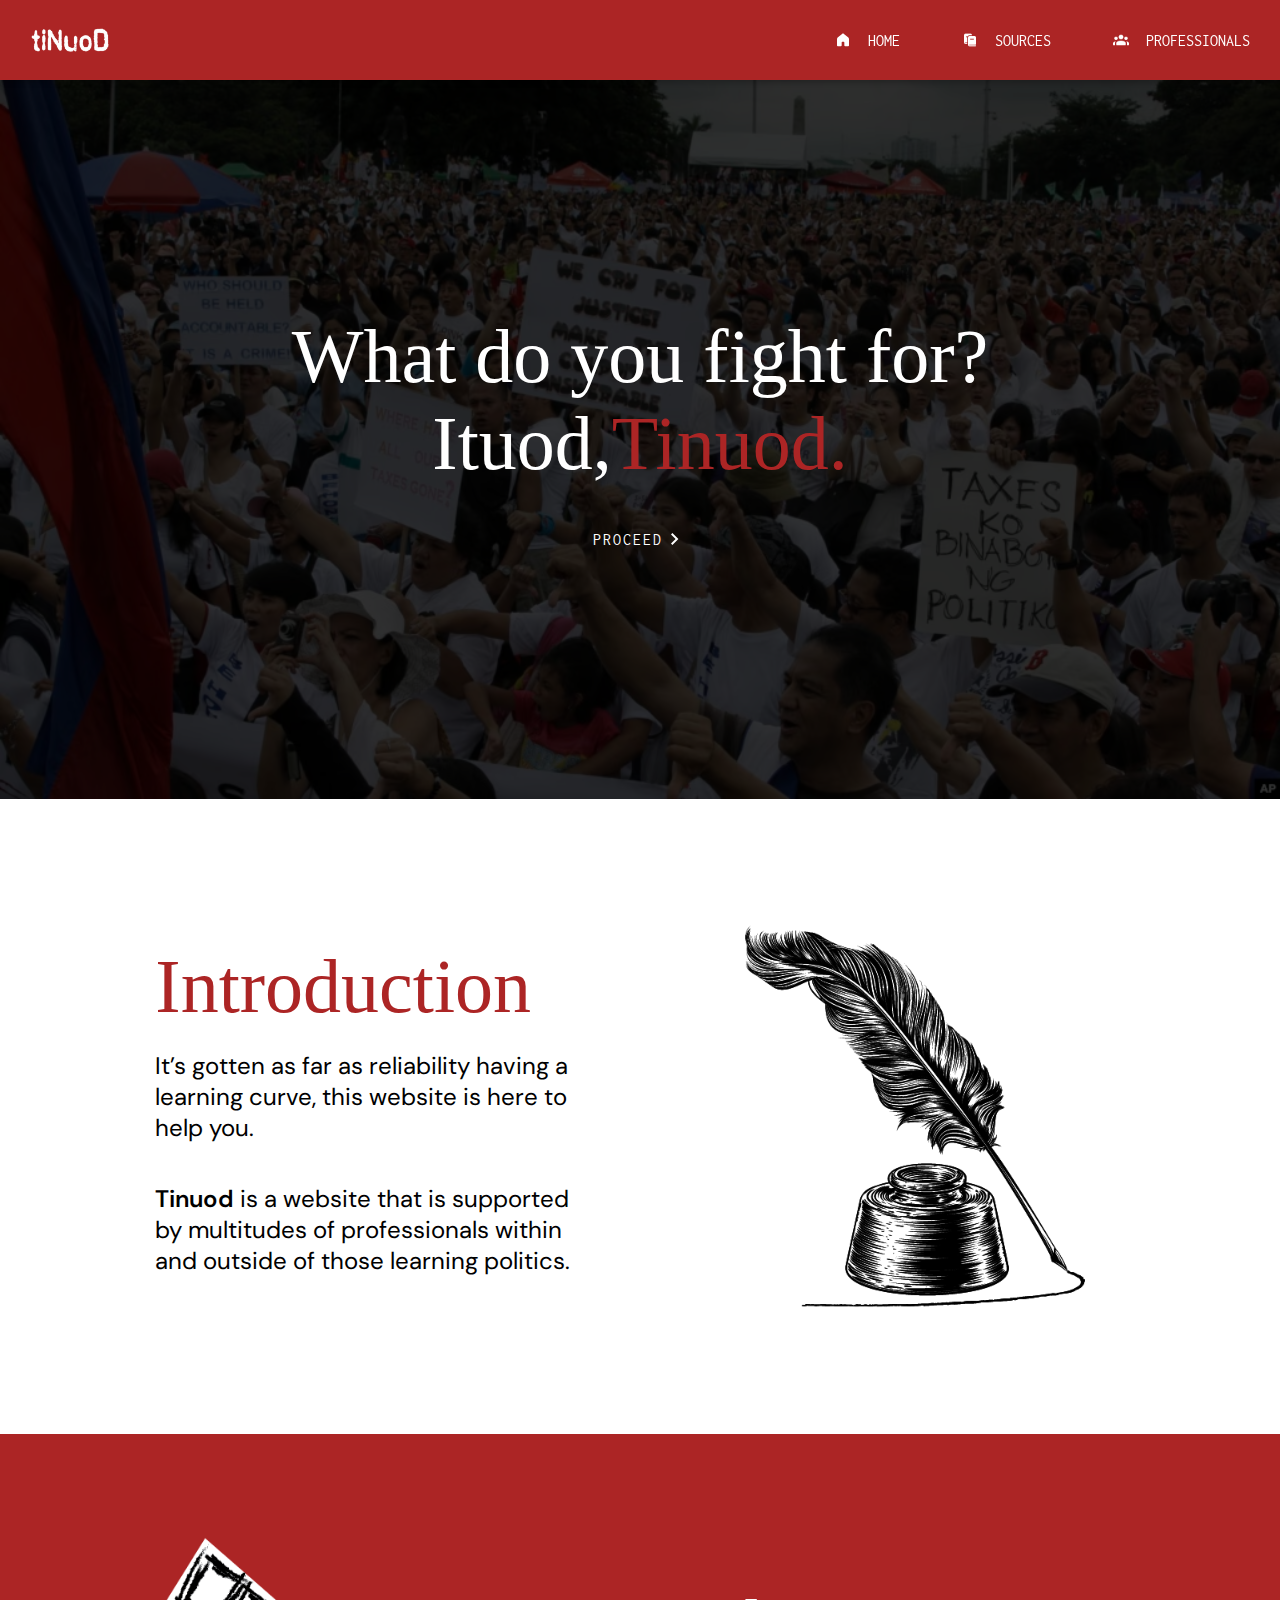
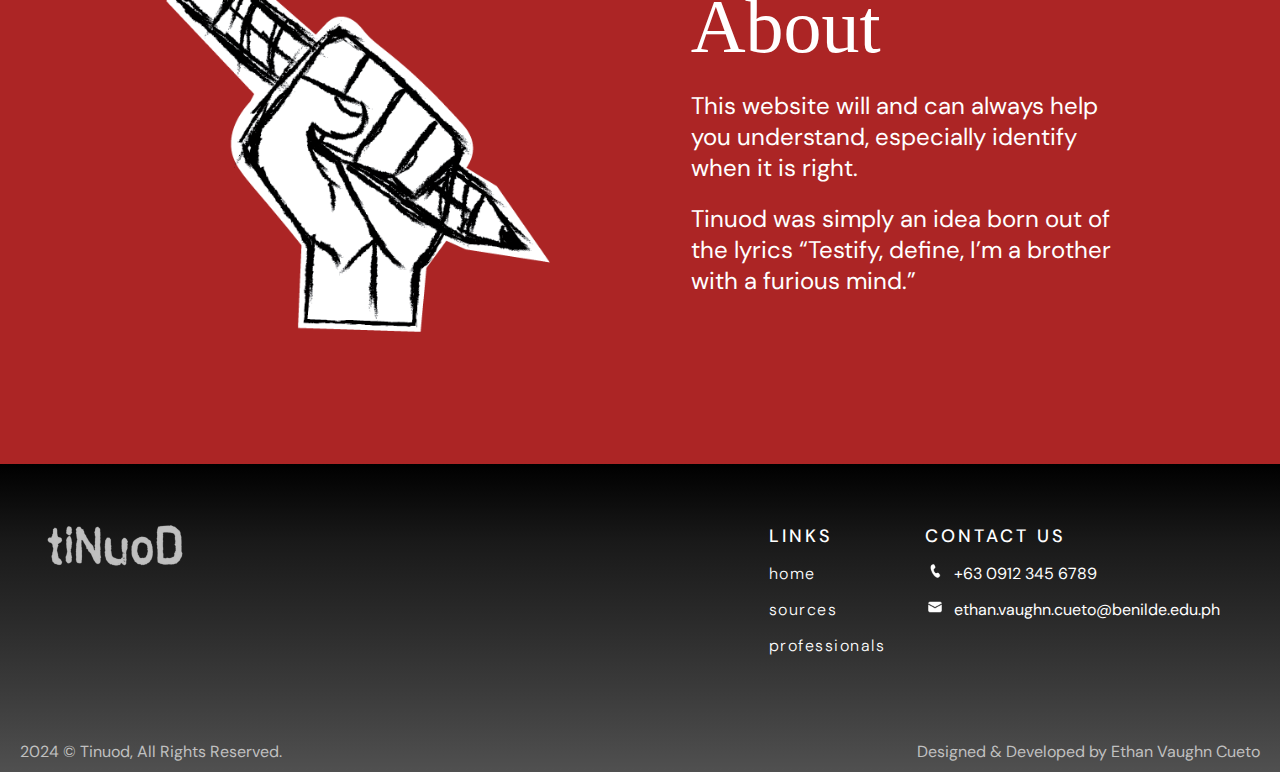
==== commit de4a9f65: "modified literature.html" ====
--- a/index.html
+++ b/index.html
@@ -6,6 +6,7 @@
     <meta name="viewport" content="width=device-width, initial-scale=1.0">
     <title>Tinuod</title>
     <link rel="stylesheet" href="css/style.css">
+    <link rel="icon" type="image/x-icon" href="images/tinuod.png">
     <link rel="preconnect" href="https://fonts.googleapis.com">
     <link rel="preconnect" href="https://fonts.gstatic.com" crossorigin>
     <link href="https://fonts.googleapis.com/css2?family=DM+Sans:ital,opsz,wght@0,9..40,100..1000;1,9..40,100..1000&family=Inconsolata:wght@200..900&family=Libre+Bodoni:ital,wght@0,400..700;1,400..700&display=swap" rel="stylesheet">
--- a/css/style.css
+++ b/css/style.css
@@ -10,16 +10,44 @@
     --tertiary-font: 'Inconsolata', monospace;
     --logo-font: 'Stamp RSPK One';
     --color-black: #000;
+    --color-matte-black: #1C1C1C;
     --color-white: #FFF;
     --color-maroon: #AC2525;
     --color-dark-maroon: #820300;
+    --color-very-light-grey: #D1D1D1;
     --color-light-grey: #C0C0C0;
     --color-dark-grey: #505050;
+    --color-dark-grey-2: #6C6C6C;
+    --color-brass: #E4C59E;
+    --color-beige: #F8FAE5;
+    --color-brown: #803D3B;
+    --color-coffee: #F1DBBF;
+    --color-red: #FF4C4C;
+    --color-green: #80AF81;
+    --color-blue: #7FA1C3;
+    --color-orange: #EF9C66;
+    --color-cyan: #78ABA8;
 }
 
 body {
     min-height: 100vh;
+    min-width: 100%;
     font-family: var(--secondary-font);
+}
+
+a {
+    cursor: pointer;
+    text-decoration: none;
+}
+
+p,
+h1,
+h2,
+h3,
+h4,
+h5,
+h6 {
+    overflow-wrap: break-word;
 }
 
 .uppercase {
@@ -52,12 +80,12 @@
 nav {
     width: 100%;
     background-color: var(--color-maroon);
-    box-shadow: 3px 3px 5px rgba(0, 0, 0, 0.1);
+    box-shadow: 3px 3px 5px rgba(0, 0, 0, 0.2);
     font-family: var(--tertiary-font);
     position: sticky;
     top: 0;
     overflow: hidden;
-    z-index: 999;
+    z-index: 9999;
 }
 
 nav ul {
@@ -126,28 +154,37 @@
     width: 100%;
 }
 
-header .headerBg {
+header .headerBg,
+header .sourcesBg {
     position: relative;
     text-align: center;
 }
 
-header .headerBg img {
-    min-height: 100%;
-    max-height: 95vh;
+header .headerBg img,
+header .sourcesBg img {
+    height: 100%;
     width: 100%;
     filter: brightness(20%);
     background-repeat: no-repeat;
+    background-size: cover;
     background-position: center;
     object-position: center;
     object-fit: cover;
 }
 
-header .headerBg .headerContent {
+header .headerContent,
+header .sourcesContent,
+header .professionalsInTheFieldContent {
     position: absolute;
     top: 50%;
     left: 50%;
     transform: translate(-50%, -50%);
     width: 100%;
+    display: flex;
+    flex-direction: column;
+    align-items: center;
+    justify-content: center;
+    overflow: auto;
 }
 
 header .headerContent .backgroundText {
@@ -252,7 +289,8 @@
 }
 
 footer {
-    min-height: 100%;
+    height: 100%;
+    width: 100%;
     background-image: linear-gradient(to bottom, #000000, #191919, #2a2a2a, #3c3c3c, #505050);
     color: var(--color-white);
     display: flex;
@@ -325,7 +363,352 @@
     display: none;
 }
 
-@media (min-width:600px) and (max-width: 730px) {
+
+/***sources.html****/
+
+.sourcesBg {
+    height: 100vh;
+}
+
+.sourcesContent {
+    color: var(--color-white);
+}
+
+.sourcesContent h1 {
+    color: var(--color-brass);
+    padding: 5px 0;
+}
+
+.sourcesContent .backgroundText {
+    font-size: 20px;
+    display: flex;
+    flex-direction: column;
+    align-items: center;
+}
+
+.sourcesContent .backgroundText p {
+    line-height: 1.5;
+    margin: 15px 0;
+    width: 60%;
+}
+
+.sourcesBtnContainer {
+    padding: 25px 0;
+    display: flex;
+    flex-direction: column;
+    align-items: center;
+    gap: 20px;
+    width: 100%
+}
+
+.topSource {
+    display: flex;
+    gap: 20px;
+}
+
+a.sourceLink {
+    font-family: var(--tertiary-font);
+    font-weight: 400;
+    font-size: 18px;
+    color: var(--color-white);
+    text-decoration: none;
+    display: flex;
+    flex-direction: row;
+    align-items: center;
+    justify-content: center;
+    gap: 25px;
+    border-radius: 100px;
+    padding: 10px 15px;
+    width: 100%;
+    background: rgb(98, 98, 98);
+    background: linear-gradient(0deg, rgba(98, 98, 98, 0.7459954233409611) 15%, rgba(49, 49, 49, 0.7459954233409611) 100%);
+    -webkit-backdrop-filter: blur(10px);
+    backdrop-filter: blur(10px);
+    border: 1px solid rgba(255, 255, 255, 0.3);
+    transition: all 0.5s ease;
+}
+
+a.sourceLink:hover {
+    background: rgb(104, 104, 104);
+    background: linear-gradient(0deg, rgba(104, 104, 104, 0.5034324942791761) 15%, rgba(255, 255, 255, 0.49656750572082375) 100%);
+    border: 0.5px solid white;
+    transition: all 0.5s ease;
+}
+
+.sourceSection {
+    background-color: var(--color-matte-black);
+    height: 100vh;
+}
+
+
+/***professionals.html***/
+
+header.professionalsInTheFieldHeader {
+    min-height: 100vh;
+}
+
+header .professionalsInTheFieldBg {
+    min-height: 100%;
+    width: 100%;
+}
+
+header .professionalsInTheFieldBg img.professionalsBgImage {
+    min-height: 100vh;
+    width: 100%;
+    filter: brightness(50%);
+    background-repeat: no-repeat;
+    background-size: cover;
+    background-position: center;
+    object-position: center;
+    object-fit: cover;
+}
+
+header .professionalsInTheFieldBg {
+    min-height: 100%;
+}
+
+header .professionalsInTheFieldContent {
+    min-height: 100%;
+    width: 100%;
+}
+
+.professionalsInTheFieldContent .backgroundText {
+    text-align: center;
+    color: var(--color-white);
+    display: flex;
+    flex-direction: column;
+    align-items: center;
+    justify-content: center;
+}
+
+.professionalsInTheFieldContent .backgroundText h1 {
+    font-size: 6em;
+    margin-bottom: 10px;
+}
+
+.professionalsInTheFieldContent .backgroundText p {
+    padding: 10px 0;
+    width: 55%;
+    font-size: 2em;
+    line-height: 1.5;
+}
+
+.professionalsInTheFieldContent .backgroundText .icon {
+    z-index: 9999;
+    height: auto;
+    width: 200px;
+    padding: 30px 0;
+}
+
+
+/*** <main> ***/
+
+section.professional {
+    height: 100%;
+    min-width: 100%;
+    display: flex;
+    flex-direction: row;
+    align-items: flex-start;
+    justify-content: center;
+    text-align: left;
+}
+
+section.professional h2 {
+    font-family: var(--primary-font);
+    font-size: 5.5em;
+    font-weight: 500;
+}
+
+section.professional p {
+    font-size: 1.8em;
+    line-height: 2;
+    width: 80%;
+}
+
+section.professional a {
+    color: var(--color-black);
+    transition: all 0.4s ease-in-out;
+}
+
+section.professional:nth-of-type(2) a {
+    color: var(--color-white)
+}
+
+section.professional a:hover {
+    color: var(--color-maroon);
+    text-decoration: underline;
+}
+
+section.professional:nth-of-type(2) a:hover {
+    color: var(--color-brass);
+}
+
+section.professional hr {
+    height: 1px;
+    border: none;
+    width: 100%;
+    outline: none;
+    margin: 20px 0;
+    color: var(--color-dark-grey-2);
+    background: var(--color-dark-grey-2);
+}
+
+section.professional:nth-of-type(2) hr {
+    height: 1px;
+    color: var(--color-white);
+    background: var(--color-white);
+}
+
+.professional .professionalDescContainer h3 {
+    font-weight: 400;
+    font-size: 1.4em;
+    color: var(--color-dark-grey-2);
+    margin: 5px 0;
+}
+
+.professional:nth-of-type(2) .professionalDescContainer h3 {
+    color: var(--color-very-light-grey);
+}
+
+.professional .professionalDescContainer {
+    padding: 50px;
+}
+
+.professional img.professionalImg {
+    height: 100vh;
+    width: 30em;
+    object-fit: cover;
+    filter: grayscale(100%);
+    cursor: pointer;
+    transition: all 0.5s linear;
+}
+
+.professional img.professionalImg:hover {
+    filter: grayscale(0%);
+}
+
+.professional:nth-of-type(1) .professionalImg {
+    object-position: 25%;
+}
+
+.professional:nth-of-type(3) .professionalImg {
+    object-position: 40%;
+}
+
+.fernandoSepe {
+    background-color: var(--color-beige);
+}
+
+.mariaRessa {
+    background-color: var(--color-brown);
+    color: var(--color-white);
+}
+
+.patriciaEvangelista {
+    background-color: var(--color-brass);
+}
+
+
+/**literature.html**/
+
+.literatureContainer {
+    padding: 2rem;
+    margin: 2rem 0;
+}
+
+.associatedWebsitesHeader,
+.literatureHeader {
+    text-align: center;
+    display: flex;
+    flex-direction: column;
+    justify-content: center;
+    align-items: center;
+}
+
+.siteIcon {
+    height: auto;
+    width: 75px;
+}
+
+.four-card-section {
+    display: flex;
+    flex-direction: column;
+    align-items: center;
+    justify-content: center;
+    margin-top: 5rem;
+}
+
+.card {
+    background: #fff;
+    border-radius: 0.5rem;
+    padding: 1.5rem;
+    margin-bottom: 2.3rem;
+    max-width: 25rem;
+    min-height: 15rem;
+    line-height: 2;
+    box-shadow: 2px 15px 30px -6px rgba(76, 78, 97, 0.2);
+    overflow: hidden;
+    /*to avoid image from overflowing, iguess*/
+    z-index: 999;
+}
+
+.card-title {
+    font-size: 1.3rem;
+    line-height: 1.5;
+}
+
+
+/**Associated Websites**/
+
+.card[data-border-color="red"] {
+    border-top: 0.3rem solid var(--color-red);
+}
+
+.card[data-border-color="orange"] {
+    border-top: 0.3rem solid var(--color-orange);
+}
+
+.card[data-border-color="green"] {
+    border-top: 0.3rem solid var(--color-green);
+}
+
+.card[data-border-color="blue"] {
+    border-top: 0.3rem solid var(--color-blue);
+}
+
+.card[data-border-color="cyan"] {
+    border-top: 0.3rem solid var(--color-cyan);
+}
+
+
+/** Literature **/
+
+.literatureContainer a .siteIcon {
+    float: right;
+    margin-top: 2.5rem;
+    transition: all 0.3s ease-in-out;
+}
+
+.literatureContainer a .siteIcon:hover {
+    transform: scale(1.5);
+}
+
+
+/*for larger screen sizes*/
+
+@media (min-width: 968px) {
+    .four-card-section {
+        display: flex;
+        flex-direction: row;
+        gap: 2rem;
+        margin: 3rem 0;
+    }
+}
+
+
+/***media queries****/
+
+@media (min-width:360px) and (max-width: 730px) {
     footer {
         font-size: 13px;
     }
@@ -442,7 +825,7 @@
 
 @media screen and (max-width: 580px) {
     .decreaseOnMobile {
-        font-size: 45%;
+        font-size: 50%;
     }
 }
 
@@ -462,7 +845,7 @@
     .introSection .imgDiv img,
     .aboutSection .imgDiv img {
         height: auto;
-        width: 100px;
+        width: 45%;
         margin-bottom: 15px;
     }
 }
@@ -500,4 +883,136 @@
     .headerBg {
         height: 100vh;
     }
+}
+
+@media (min-width:320px) and (max-width:700px) {
+    .sourcesBg {
+        height: 100vh;
+        overflow: hidden;
+    }
+    .sourcesContent {
+        color: var(--color-white);
+    }
+    .sourcesContent h1 {
+        font-size: 54px;
+        color: var(--color-brass);
+        padding: 5px 0;
+    }
+    .sourcesContent .backgroundText {
+        font-size: 85%;
+        display: flex;
+        flex-direction: column;
+        align-items: center;
+    }
+    .sourcesContent .backgroundText p {
+        line-height: 1.5;
+        margin: 15px 0;
+        width: 60%;
+    }
+    .sourcesBtnContainer {
+        padding: 25px 0;
+        display: flex;
+        flex-direction: column;
+        align-items: center;
+        gap: 20px;
+        width: 50%;
+    }
+    .topSource {
+        display: flex;
+        flex-direction: column;
+        gap: 20px;
+        width: 12.5em;
+    }
+    .bottomSource {
+        display: flex;
+        flex-direction: column;
+        width: 12.5em;
+    }
+    a.sourceLink {
+        font-family: var(--tertiary-font);
+        font-weight: 400;
+        font-size: 14px;
+        color: var(--color-white);
+        text-decoration: none;
+        display: flex;
+        flex-direction: row;
+        align-items: center;
+        justify-content: flex-start;
+        gap: 15px;
+        border-radius: 100px;
+        padding: 10px 15px;
+        width: 100%;
+    }
+    .sourceIcon svg {
+        height: auto;
+        width: 16px;
+    }
+}
+
+@media (min-width:320px) and (max-width:1100px) {
+    /**professional.html**/
+    section.professional {
+        flex-direction: column;
+    }
+    .sourceIcon svg {
+        height: auto;
+        width: 16px;
+    }
+    .professionalsInTheFieldContent {
+        padding: 0;
+    }
+    .professionalsInTheFieldContent .backgroundText {
+        text-align: center;
+        color: var(--color-white);
+        display: flex;
+        padding: 0 30px;
+    }
+    .professionalsInTheFieldContent .backgroundText h1 {
+        font-size: 400%;
+        margin-bottom: 10px;
+    }
+    .professionalsInTheFieldContent .backgroundText p {
+        width: 80%;
+        font-size: 150%;
+        line-height: 1.5;
+    }
+    .professionalsInTheFieldContent .backgroundText .icon {
+        z-index: 9999;
+        height: auto;
+        width: 20%;
+    }
+    .professional .professionalDescContainer {
+        padding: 50px;
+    }
+    .professional .professionalDescContainer h2 {
+        font-size: 300%;
+    }
+    .professional .professionalDescContainer p,
+    .professional .professionalDescContainer h3 {
+        width: 100%;
+        font-size: 150%;
+    }
+    header.professionalsInTheFieldHeader {
+        min-height: 100%;
+        max-width: 100%;
+    }
+    header .professionalsInTheFieldBg {
+        height: 100%;
+        max-width: 100%;
+    }
+    header .professionalsInTheFieldBg img.professionalsBgImage {
+        height: 100%;
+        width: 100%;
+        object-fit: cover;
+    }
+    .professional .professionalImgContainer {
+        height: 100%;
+        width: 100%;
+    }
+    .professional img.professionalImg {
+        height: 100%;
+        width: 100%;
+        object-position: center 40%;
+        aspect-ratio: 1/1;
+    }
 }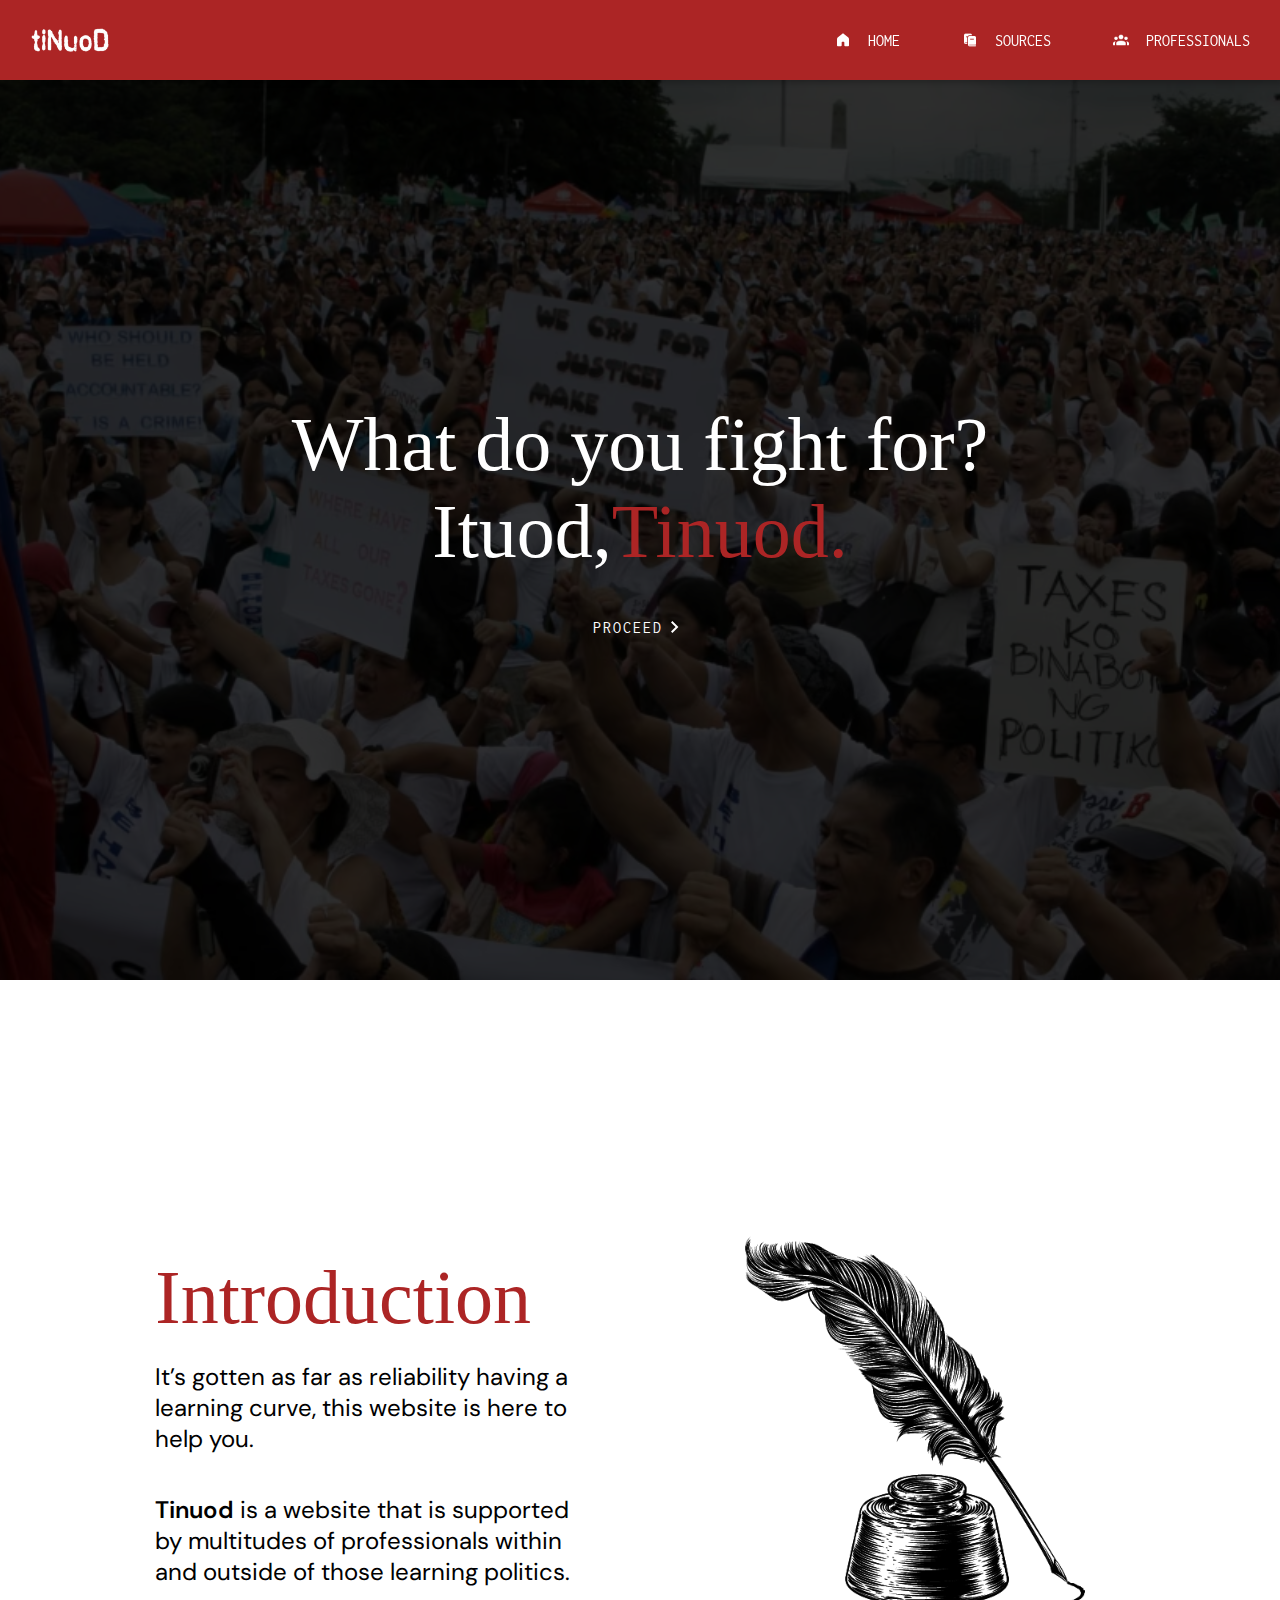
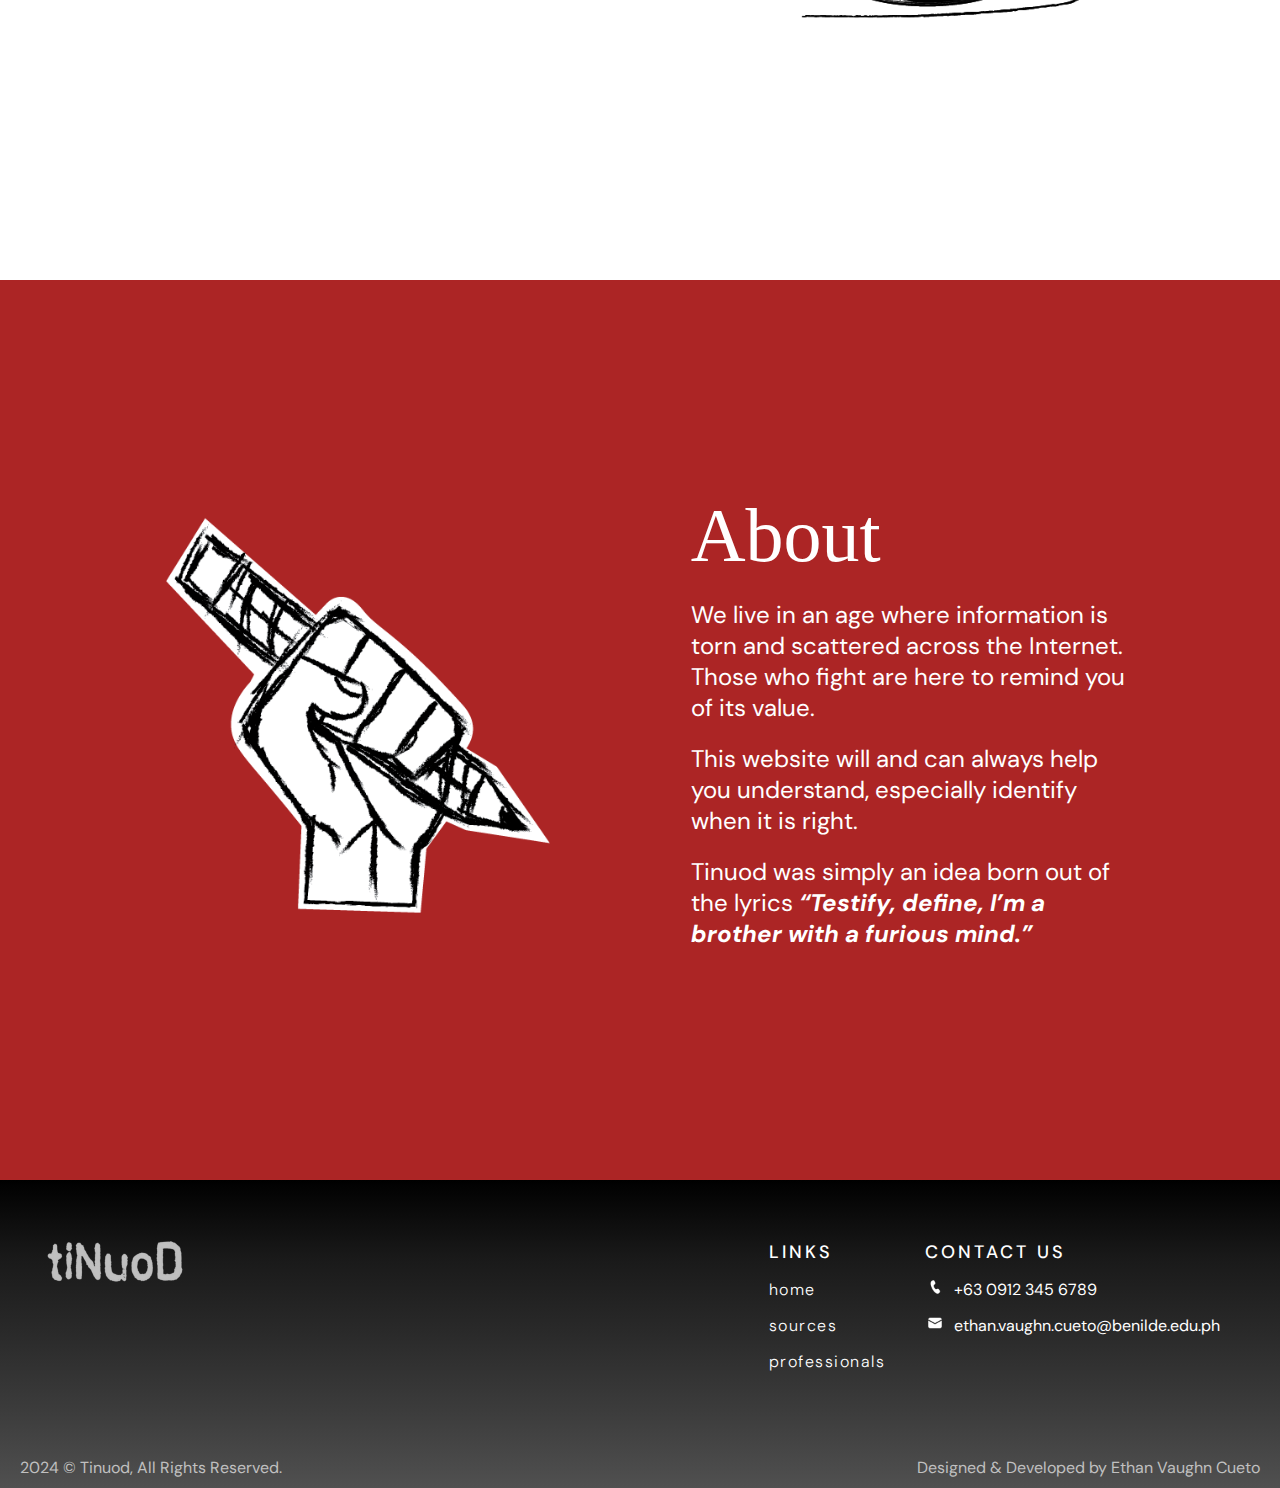
==== commit 288f0650: "modified contents within sources.html" ====
--- a/index.html
+++ b/index.html
@@ -74,8 +74,9 @@
         <div class="imgDiv"><img src="images/tinuod.png" alt="Ink and Quill"></div>
         <div class="aboutContent">
             <h1>About</h1>
+            <p>We live in an age where information is torn and scattered across the Internet. Those who fight are here to remind you of its value.</p>
             <p>This website will and can always help you understand, especially identify when it is right.</p>
-            <p>Tinuod was simply an idea born out of the lyrics “Testify, define, I’m a brother with a furious mind.”</p>
+            <p>Tinuod was simply an idea born out of the lyrics <span>“Testify, define, I’m a brother with a furious mind.”</span></p>
         </div>
     </section>
     <footer class="footerOnMobile">
--- a/css/style.css
+++ b/css/style.css
@@ -1,43 +1,44 @@
 * {
-    margin: 0;
-    padding: 0;
-    box-sizing: border-box;
+  margin: 0;
+  padding: 0;
+  box-sizing: border-box;
 }
 
 :root {
-    --primary-font: 'BodoniXT', serif;
-    --secondary-font: 'DM Sans', sans-serif;
-    --tertiary-font: 'Inconsolata', monospace;
-    --logo-font: 'Stamp RSPK One';
-    --color-black: #000;
-    --color-matte-black: #1C1C1C;
-    --color-white: #FFF;
-    --color-maroon: #AC2525;
-    --color-dark-maroon: #820300;
-    --color-very-light-grey: #D1D1D1;
-    --color-light-grey: #C0C0C0;
-    --color-dark-grey: #505050;
-    --color-dark-grey-2: #6C6C6C;
-    --color-brass: #E4C59E;
-    --color-beige: #F8FAE5;
-    --color-brown: #803D3B;
-    --color-coffee: #F1DBBF;
-    --color-red: #FF4C4C;
-    --color-green: #80AF81;
-    --color-blue: #7FA1C3;
-    --color-orange: #EF9C66;
-    --color-cyan: #78ABA8;
+  --primary-font: "BodoniXT", serif;
+  --secondary-font: "DM Sans", sans-serif;
+  --tertiary-font: "Inconsolata", monospace;
+  --logo-font: "Stamp RSPK One";
+  --color-black: #000;
+  --color-matte-black: #28282b;
+  --color-matte-black-2: #1c1c1c;
+  --color-white: #fff;
+  --color-maroon: #ac2525;
+  --color-dark-maroon: #820300;
+  --color-very-light-grey: #d1d1d1;
+  --color-light-grey: #c0c0c0;
+  --color-dark-grey: #505050;
+  --color-dark-grey-2: #6c6c6c;
+  --color-brass: #e4c59e;
+  --color-beige: #f8fae5;
+  --color-brown: #803d3b;
+  --color-coffee: #f1dbbf;
+  --color-red: #ff4c4c;
+  --color-green: #80af81;
+  --color-blue: #7fa1c3;
+  --color-orange: #ef9c66;
+  --color-cyan: #78aba8;
 }
 
 body {
-    min-height: 100vh;
-    min-width: 100%;
-    font-family: var(--secondary-font);
+  min-height: 100vh;
+  min-width: 100%;
+  font-family: var(--secondary-font);
 }
 
 a {
-    cursor: pointer;
-    text-decoration: none;
+  cursor: pointer;
+  text-decoration: none;
 }
 
 p,
@@ -47,972 +48,991 @@
 h4,
 h5,
 h6 {
-    overflow-wrap: break-word;
+  overflow-wrap: break-word;
 }
 
 .uppercase {
-    text-transform: uppercase;
+  text-transform: uppercase;
 }
 
 .lowercase {
-    text-transform: lowercase;
+  text-transform: lowercase;
 }
 
 .bold {
-    font-weight: 600;
+  font-weight: 600;
 }
 
 .hideButton {
-    display: none;
+  display: none;
 }
 
 h1 {
-    font-family: var(--primary-font);
-    font-size: 76px;
-    font-weight: 500;
+  font-family: var(--primary-font);
+  font-size: 76px;
+  font-weight: 500;
 }
 
 nav .logoDiv ul img {
-    height: auto;
-    width: 5rem;
+  height: auto;
+  width: 5rem;
 }
 
 nav {
-    width: 100%;
-    background-color: var(--color-maroon);
-    box-shadow: 3px 3px 5px rgba(0, 0, 0, 0.2);
-    font-family: var(--tertiary-font);
-    position: sticky;
-    top: 0;
-    overflow: hidden;
-    z-index: 9999;
+  width: 100%;
+  background-color: var(--color-maroon);
+  box-shadow: 3px 3px 5px rgba(0, 0, 0, 0.2);
+  font-family: var(--tertiary-font);
+  position: sticky;
+  top: 0;
+  overflow: hidden;
+  z-index: 9999;
 }
 
 nav ul {
-    width: 100%;
-    list-style: none;
-    display: flex;
-    align-items: center;
-    justify-content: flex-end;
+  width: 100%;
+  list-style: none;
+  display: flex;
+  align-items: center;
+  justify-content: flex-end;
 }
 
 nav li {
-    height: 5em;
+  height: 5em;
 }
 
 nav li:first-child {
-    margin-right: auto;
+  margin-right: auto;
 }
 
 nav li:first-child img {
-    height: auto;
-    width: 5em;
+  height: auto;
+  width: 5em;
 }
 
 nav a {
-    height: 100%;
-    padding: 0 30px;
-    text-decoration: none;
-    color: var(--color-white);
-    display: flex;
-    align-items: center;
-    transition: 0.2s ease-in-out;
+  height: 100%;
+  padding: 0 30px;
+  text-decoration: none;
+  color: var(--color-white);
+  display: flex;
+  align-items: center;
+  transition: 0.2s ease-in-out;
 }
 
 nav a .icon {
-    height: auto;
-    width: 20px;
-    padding: 0 2px;
-    margin-right: 15px;
+  height: auto;
+  width: 20px;
+  padding: 0 2px;
+  margin-right: 15px;
 }
 
 nav li:not(:first-child) a:hover {
-    background-color: var(--color-dark-maroon);
+  background-color: var(--color-dark-maroon);
 }
 
 .sideBar {
-    position: fixed;
-    top: 0;
-    right: 0;
-    height: 100vh;
-    width: 250px;
-    z-index: 999;
-    box-shadow: -10px 0 10px rgba(0, 0, 0, 0.1);
-    display: none;
-    flex-direction: column;
-    align-items: flex-start;
-    justify-content: flex-start;
-    /* From https://css.glass */
-    background: rgba(172, 37, 37, 0.5);
-    box-shadow: 0 4px 30px rgba(0, 0, 0, 0.1);
-    backdrop-filter: blur(15.7px);
-    -webkit-backdrop-filter: blur(15.7px);
+  position: fixed;
+  top: 0;
+  right: 0;
+  height: 100vh;
+  width: 250px;
+  z-index: 999;
+  box-shadow: -10px 0 10px rgba(0, 0, 0, 0.1);
+  display: none;
+  flex-direction: column;
+  align-items: flex-start;
+  justify-content: flex-start;
+  /* From https://css.glass */
+  background: rgba(172, 37, 37, 0.5);
+  box-shadow: 0 4px 30px rgba(0, 0, 0, 0.1);
+  backdrop-filter: blur(15.7px);
+  -webkit-backdrop-filter: blur(15.7px);
 }
 
 .sideBar li,
 .sideBar a {
+  width: 100%;
+}
+
+header .headerBg,
+header .sourcesBg,
+header .associatedWebsitesBg,
+header .literatureBg {
+  height: 100vh;
+  position: relative;
+  text-align: center;
+}
+
+header img,
+header article img {
+  height: 100%;
+  width: 100%;
+  filter: brightness(20%);
+  background-repeat: no-repeat;
+  background-size: cover;
+  background-position: center;
+  object-position: center;
+  object-fit: cover;
+}
+
+header .headerContent,
+header .sourcesContent,
+header .professionalsInTheFieldContent,
+header .assocWebHeaderContent,
+header .literatureHeaderContent {
+  position: absolute;
+  top: 50%;
+  left: 50%;
+  transform: translate(-50%, -50%);
+  width: 100%;
+  display: flex;
+  flex-direction: column;
+  align-items: center;
+  justify-content: center;
+  overflow: auto;
+}
+
+header .headerContent .backgroundText {
+  font-family: var(--primary-font);
+  font-size: 76px;
+  display: block;
+  color: var(--color-white);
+}
+
+header .headerContent .proceedBtnDiv,
+.scrollDownBtn {
+  width: 100%;
+  padding: 20px 40px;
+  margin-top: 20px;
+  display: flex;
+  align-items: center;
+  justify-content: center;
+}
+
+header .headerContent .proceedBtnDiv a {
+  width: 10rem;
+  font-family: var(--tertiary-font);
+  display: flex;
+  flex-direction: row;
+  align-items: center;
+  justify-content: center;
+  text-decoration: none;
+  color: var(--color-white);
+  letter-spacing: 2px;
+  transition: 0.5s ease-in-out;
+}
+
+header .headerContent .proceedBtnDiv a:hover {
+  text-decoration: underline;
+}
+
+header .headerBg .backgroundText span {
+  color: var(--color-maroon);
+}
+
+.introSection {
+  min-height: 100vh;
+  width: 100%;
+  background-color: var(--color-white);
+  display: flex;
+  align-items: center;
+  justify-content: space-evenly;
+  padding: 50px 20px;
+  font-size: 1.5em;
+}
+
+.introSection .introContent {
+  display: flex;
+  flex-direction: column;
+  align-items: flex-start;
+  justify-content: center;
+  -webkit-box-ordinal-group: 1;
+  -moz-box-ordinal-group: 1;
+  -ms-flex-order: 1;
+  -webkit-order: 1;
+  order: 1;
+  color: var(--color-black);
+}
+
+.introSection .imgDiv {
+  -webkit-box-ordinal-group: 2;
+  -moz-box-ordinal-group: 2;
+  -ms-flex-order: 2;
+  -webkit-order: 2;
+  order: 2;
+}
+
+.introSection h1 {
+  color: var(--color-maroon);
+}
+
+.introSection p,
+.aboutSection p {
+  margin: 20px 0;
+}
+
+.aboutSection {
+  min-height: 100vh;
+  width: 100%;
+  display: flex;
+  align-items: center;
+  justify-content: space-evenly;
+  background-color: var(--color-maroon);
+  color: var(--color-white);
+  font-size: 1.5em;
+  padding: 50px 20px;
+}
+
+.introSection .introContent,
+.aboutSection .aboutContent {
+  width: 35%;
+}
+
+.introSection .imgDiv img,
+.aboutSection .imgDiv img {
+  height: auto;
+  width: 400px;
+}
+
+.aboutContent p span {
+  font-weight: bold;
+  font-style: italic;
+}
+
+footer {
+  height: 100%;
+  width: 100%;
+  background-image: linear-gradient(
+    to bottom,
+    #000000,
+    #191919,
+    #2a2a2a,
+    #3c3c3c,
+    #505050
+  );
+  color: var(--color-white);
+  display: flex;
+  flex-direction: column;
+  justify-content: center;
+  z-index: 9999;
+}
+
+.topFooter {
+  display: flex;
+  align-items: flex-start;
+  justify-content: space-between;
+  padding: 60px 40px;
+}
+
+.topFooter .logo {
+  height: auto;
+  width: 150px;
+}
+
+.topFooter .footerContent {
+  display: flex;
+  align-items: flex-start;
+  justify-content: space-between;
+}
+
+.topFooter .footerContent h4 {
+  font-size: 18px;
+  font-weight: 500;
+  letter-spacing: 3px;
+  margin-bottom: 15px;
+}
+
+.topFooter .footerContent li {
+  list-style-type: none;
+  margin: 15px 0;
+}
+
+.topFooter .footerContent a {
+  color: var(--color-white);
+  font-weight: 300;
+  letter-spacing: 1.5px;
+  text-decoration: none;
+  transition: all 0.3s ease-in;
+}
+
+.linksContainer a:hover {
+  color: var(--color-maroon);
+}
+
+.linksContainer,
+.contactInfoContainer {
+  padding: 0 20px;
+}
+
+.contactInfoContainer .contactInfo .icon {
+  height: auto;
+  width: 20px;
+  padding: 0 2px;
+  margin-right: 5px;
+}
+
+.bottomFooter {
+  color: var(--color-light-grey);
+  display: flex;
+  justify-content: space-between;
+  padding: 10px 20px;
+}
+
+.showOnLinksMobile {
+  display: none;
+}
+
+/***sources.html****/
+
+.sourcesBg {
+  height: 100vh;
+}
+
+.sourcesContent {
+  color: var(--color-white);
+}
+
+.sourcesContent h1 {
+  color: var(--color-brass);
+  padding: 5px 0;
+}
+
+.sourcesContent .backgroundText {
+  font-size: 20px;
+  display: flex;
+  flex-direction: column;
+  align-items: center;
+}
+
+.sourcesContent .backgroundText p {
+  line-height: 1.5;
+  margin: 15px 0;
+  width: 60%;
+}
+
+.sourcesBtnContainer {
+  padding: 25px 0;
+  display: flex;
+  flex-direction: column;
+  align-items: center;
+  gap: 20px;
+  width: 100%;
+}
+
+.topSource {
+  display: flex;
+  gap: 20px;
+}
+
+a.sourceLink {
+  font-family: var(--tertiary-font);
+  font-weight: 400;
+  font-size: 18px;
+  color: var(--color-white);
+  text-decoration: none;
+  display: flex;
+  flex-direction: row;
+  align-items: center;
+  justify-content: center;
+  gap: 10px;
+  border-radius: 100px;
+  padding: 10px 25px;
+  width: 100%;
+  background: rgb(98, 98, 98);
+  background: linear-gradient(
+    0deg,
+    rgba(98, 98, 98, 0.7459954233409611) 15%,
+    rgba(49, 49, 49, 0.7459954233409611) 100%
+  );
+  -webkit-backdrop-filter: blur(10px);
+  backdrop-filter: blur(10px);
+  border: 1px solid rgba(255, 255, 255, 0.3);
+  transition: all 0.5s ease;
+}
+
+.sourceIcon {
+  padding: 6px 0;
+}
+
+.sourceText {
+  text-align: left;
+  width: 100%;
+}
+
+a.sourceLink:hover {
+  background: rgb(104, 104, 104);
+  background: linear-gradient(
+    0deg,
+    rgba(104, 104, 104, 0.5034324942791761) 15%,
+    rgba(255, 255, 255, 0.49656750572082375) 100%
+  );
+  border: 0.5px solid white;
+  transition: all 0.5s ease;
+}
+
+.sourceSection {
+  background-color: var(--color-matte-black);
+  height: 100vh;
+}
+
+/***professionals.html <header> ***/
+
+header.professionalsInTheFieldHeader {
+  min-height: 100vh;
+}
+
+header .professionalsInTheFieldBg {
+  min-height: 100%;
+  width: 100%;
+}
+
+header .professionalsInTheFieldBg img.professionalsBgImage {
+  min-height: 100vh;
+  width: 100%;
+  filter: brightness(50%);
+  background-repeat: no-repeat;
+  background-size: cover;
+  background-position: center;
+  object-position: center;
+  object-fit: cover;
+}
+
+header .professionalsInTheFieldBg {
+  min-height: 100%;
+}
+
+header .professionalsInTheFieldContent {
+  min-height: 100%;
+  width: 100%;
+}
+
+.professionalsInTheFieldContent .backgroundText {
+  text-align: center;
+  color: var(--color-white);
+  display: flex;
+  flex-direction: column;
+  align-items: center;
+  justify-content: center;
+}
+
+.professionalsInTheFieldContent .backgroundText h1 {
+  font-size: 5em;
+  margin-bottom: 10px;
+}
+
+.professionalsInTheFieldContent .backgroundText p {
+  padding: 10px 0;
+  width: 85%;
+  font-size: 1.2em;
+  line-height: 1.5;
+}
+
+.professionalsInTheFieldContent .backgroundText .icon {
+  z-index: 9999;
+  height: auto;
+  width: 150px;
+  padding: 30px 0;
+}
+
+/*** professionals.html <main> ***/
+
+section.professional {
+  height: 100%;
+  min-width: 100%;
+  display: flex;
+  flex-direction: row;
+  align-items: flex-start;
+  justify-content: center;
+  text-align: left;
+}
+
+section.professional h2 {
+  font-family: var(--primary-font);
+  font-size: 5em;
+  font-weight: 500;
+}
+
+section.professional p {
+  font-size: 1.2em;
+  line-height: 2;
+  width: 85%;
+}
+
+section.professional a {
+  color: var(--color-black);
+  transition: all 0.4s ease-in-out;
+}
+
+section.professional:nth-of-type(2) a {
+  color: var(--color-white);
+}
+
+section.professional a:hover {
+  color: var(--color-maroon);
+  text-decoration: underline;
+}
+
+section.professional:nth-of-type(2) a:hover {
+  color: var(--color-brass);
+}
+
+section.professional hr {
+  height: 1px;
+  border: none;
+  width: 100%;
+  outline: none;
+  margin: 20px 0;
+  color: var(--color-dark-grey-2);
+  background: var(--color-dark-grey-2);
+}
+
+section.professional:nth-of-type(2) hr {
+  height: 1px;
+  color: var(--color-white);
+  background: var(--color-white);
+}
+
+.professional .professionalDescContainer {
+  padding: 6em 5em 3em 5em;
+}
+
+.professional .professionalDescContainer h3 {
+  font-weight: 400;
+  font-size: 1.4em;
+  color: var(--color-dark-grey-2);
+  margin: 5px 0;
+}
+
+.professional:nth-of-type(2) .professionalDescContainer h3 {
+  color: var(--color-very-light-grey);
+}
+
+.professional img.professionalImg {
+  height: 100vh;
+  width: 30em;
+  object-fit: cover;
+  filter: grayscale(100%);
+  cursor: pointer;
+  transition: all 0.5s linear;
+}
+
+.professional img.professionalImg:hover {
+  filter: grayscale(0%);
+}
+
+.professional:nth-of-type(1) .professionalImg {
+  object-position: 25%;
+}
+
+.professional:nth-of-type(3) .professionalImg {
+  object-position: 40%;
+}
+
+.fernandoSepe {
+  background-color: var(--color-beige);
+}
+
+.mariaRessa {
+  background-color: var(--color-brown);
+  color: var(--color-white);
+}
+
+.patriciaEvangelista {
+  background-color: var(--color-brass);
+}
+
+#siteLinkSection {
+  min-height: 100vh;
+  width: 100%;
+  background-color: var(--color-very-light-grey);
+  display: flex;
+  flex-direction: column;
+  align-items: center;
+  justify-content: center;
+  padding: 80px 100px;
+}
+
+.roundedLogo {
+  height: auto;
+  width: 150px;
+  border-radius: 100%;
+  object-position: center;
+}
+
+.sectionHeader {
+  width: 100%;
+  display: flex;
+  gap: 10px;
+  align-items: center;
+  justify-content: inherit;
+  align-self: flex-start;
+  padding: 10px 50px;
+}
+
+.sectionHeader h2 {
+  font-size: 180%;
+  font-weight: 600;
+}
+
+.siteLinksContainer {
+  max-width: 1200px;
+}
+
+.siteLinksContainer {
+  width: 100%;
+  display: flex;
+  flex-direction: column;
+  align-items: center;
+  justify-content: center;
+  gap: 40px;
+  padding: 50px;
+}
+
+.siteLinkCard {
+  border-radius: 15px;
+  min-height: 100%;
+  width: 100%;
+  background: var(--color-white);
+  box-shadow: -1px 5px 4px -2px rgba(0, 0, 0, 0.24);
+  -webkit-box-shadow: -1px 5px 4px -2px rgba(0, 0, 0, 0.24);
+  -moz-box-shadow: -1px 5px 4px -2px rgba(0, 0, 0, 0.24);
+  padding: 20px 30px;
+  display: flex;
+  flex-direction: row;
+  gap: 20px;
+}
+
+.siteLinkCard h3 {
+  font-size: 130%;
+  font-weight: 500;
+}
+
+.siteDescription {
+  width: 100%;
+}
+
+.siteLinkCard p {
+  text-align: justify;
+  white-space: pre-line;
+  line-height: 1.25;
+  width: 100%;
+}
+
+.siteLinkCard .siteDescription p span {
+  display: block;
+}
+
+.siteLinkBtn {
+  width: 65%;
+  align-self: flex-end;
+  justify-self: flex-end;
+  display: flex;
+  flex-direction: row;
+  align-items: center;
+  justify-content: flex-end;
+}
+
+.siteLinkBtn a {
+  display: flex;
+  align-items: center;
+  justify-content: center;
+  gap: 5px;
+}
+
+.siteLinkCard p,
+.siteLinkCard a {
+  font-size: 100%;
+}
+
+.siteInfo {
+  display: flex;
+  flex-direction: column;
+  justify-content: space-between;
+}
+
+.siteInfo p {
+  color: var(--color-dark-grey-2);
+}
+
+.siteLogo {
+  align-self: center;
+}
+
+.scrollDownBtn a {
+  width: 60%;
+  font-family: var(--tertiary-font);
+  display: flex;
+  flex-direction: row;
+  align-items: center;
+  justify-content: center;
+  text-decoration: none;
+  color: var(--color-white);
+  letter-spacing: 2px;
+  transition: 0.5s ease-in-out;
+}
+
+.scrollDownBtn a:hover {
+  text-decoration: underline;
+}
+
+/** Literature & Associated Websites **/
+
+.assocWebHeaderContent,
+.literatureHeaderContent {
+  color: var(--color-white);
+}
+
+.assocWebHeaderContent .backgroundText,
+.literatureHeaderContent .backgroundText {
+  display: flex;
+  flex-direction: column;
+  align-items: center;
+  justify-content: flex-start;
+  gap: 1em;
+}
+
+.assocWebHeaderContent .backgroundText h1,
+.literatureHeaderContent .backgroundText h1 {
+  font-size: 400%;
+}
+
+.assocWebHeaderContent .backgroundText p,
+.literatureHeaderContent .backgroundText p {
+  width: 60%;
+  font-size: 120%;
+}
+
+.literatureHeaderContent .backgroundText p {
+  white-space: pre-wrap;
+  line-height: 1;
+}
+
+.literatureHeaderContent .backgroundText p span {
+  display: block;
+}
+
+.siteLinkCard .siteTitle p {
+  color: var(--color-light-grey);
+}
+
+/* Media Queries */
+
+/** For Desktops, Large screens **/
+
+@media screen and (max-width: 1200px) {
+  header img {
+    height: 100vh;
     width: 100%;
-}
-
-header .headerBg,
-header .sourcesBg {
-    position: relative;
-    text-align: center;
-}
-
-header .headerBg img,
-header .sourcesBg img {
-    height: 100%;
-    width: 100%;
-    filter: brightness(20%);
     background-repeat: no-repeat;
     background-size: cover;
     background-position: center;
     object-position: center;
     object-fit: cover;
-}
-
-header .headerContent,
-header .sourcesContent,
-header .professionalsInTheFieldContent {
-    position: absolute;
-    top: 50%;
-    left: 50%;
-    transform: translate(-50%, -50%);
+  }
+
+  .siteLinkCard {
+    min-height: 100%;
     width: 100%;
+    display: grid;
+    gap: 20px;
+  }
+
+  .siteLinkCard h3 {
+    margin-bottom: 5px;
+  }
+
+  .siteLinkCard .siteTitle p {
+    margin: 15px 0;
+  }
+}
+
+/** For Small screens and Laptops **/
+
+@media screen and (max-width: 1024px) {
+  header .literatureHeaderContent .backgroundText svg {
+    height: auto;
+    width: 100px;
+  }
+}
+
+/** For iPads and Tablets **/
+
+@media screen and (max-width: 768px) {
+  h1 {
+    font-size: 300%;
+  }
+
+  h2,
+  h3 {
+    font-size: 200%;
+  }
+
+  p,
+  a,
+  li,
+  span,
+  .sourceText {
+    font-size: 75%;
+  }
+
+  .assocWebHeaderContent .backgroundText h1,
+  .literatureHeaderContent .backgroundText h1 {
+    font-size: 300%;
+  }
+
+  .assocWebHeaderContent .backgroundText p,
+  .literatureHeaderContent .backgroundText p {
+    width: 80%;
+    font-size: 100%;
+  }
+
+  footer {
+    min-height: 100%;
     display: flex;
+    align-items: center;
+    justify-content: flex-start;
     flex-direction: column;
-    align-items: center;
-    justify-content: center;
-    overflow: auto;
-}
-
-header .headerContent .backgroundText {
-    font-family: var(--primary-font);
-    font-size: 76px;
-    color: var(--color-white);
+    font-size: 100%;
+    padding: 25px 0;
+  }
+
+  .topFooter {
     display: block;
-}
-
-header .headerContent .proceedBtnDiv {
-    width: 100%;
-    padding: 20px 40px;
-    margin-top: 20px;
+    text-align: center;
+    padding: 40px;
+  }
+
+  .topFooter .logo {
+    height: auto;
+    width: 150px;
+    padding: 20px 0;
+  }
+
+  .topFooter .footerContent {
+    display: block;
+  }
+
+  .topFooter .footerContent h4 {
+    font-size: 16px;
+    margin: 0;
+  }
+
+  .linksContainer,
+  .contactInfoContainer {
+    padding: 10px 0;
+  }
+
+  .bottomFooterOnMobile {
+    display: block;
+    text-align: center;
+  }
+
+  .bottomFooterOnMobile div {
+    margin: 10px 0;
+  }
+
+  .linksMenuOnMobile {
     display: flex;
     align-items: center;
     justify-content: center;
-}
-
-header .headerContent .proceedBtnDiv a {
-    width: 10rem;
-    font-family: var(--tertiary-font);
-    display: flex;
-    flex-direction: row;
-    align-items: center;
-    justify-content: center;
-    text-decoration: none;
-    color: var(--color-white);
-    letter-spacing: 2px;
-    transition: 0.5s ease-in-out;
-}
-
-header .headerContent .proceedBtnDiv a:hover {
-    text-decoration: underline;
-}
-
-header .headerBg .backgroundText span {
-    color: var(--color-maroon);
-}
-
-.introSection {
-    height: 70vh;
-    width: 100%;
-    background-color: var(--color-white);
-    display: flex;
-    align-items: center;
-    justify-content: space-evenly;
-    padding: 50px 20px;
-    font-size: 24px;
-}
-
-.introSection .introContent {
-    display: flex;
-    flex-direction: column;
-    align-items: flex-start;
-    justify-content: center;
-    -webkit-box-ordinal-group: 1;
-    -moz-box-ordinal-group: 1;
-    -ms-flex-order: 1;
-    -webkit-order: 1;
-    order: 1;
-    color: var(--color-black);
-}
-
-.introSection .imgDiv {
-    -webkit-box-ordinal-group: 2;
-    -moz-box-ordinal-group: 2;
-    -ms-flex-order: 2;
-    -webkit-order: 2;
-    order: 2;
-}
-
-.introSection h1 {
-    color: var(--color-maroon);
-}
-
-.introSection p,
-.aboutSection p {
-    margin: 20px 0;
-}
-
-.aboutSection {
-    height: 70vh;
-    width: 100%;
-    display: flex;
-    align-items: center;
-    justify-content: space-evenly;
-    background-color: var(--color-maroon);
-    color: var(--color-white);
-    font-size: 24px;
-    padding: 50px 20px;
-}
-
-.introSection .introContent,
-.aboutSection .aboutContent {
-    width: 35%;
-}
-
-.introSection .imgDiv img,
-.aboutSection .imgDiv img {
-    height: auto;
-    width: 400px;
-}
-
-footer {
-    height: 100%;
-    width: 100%;
-    background-image: linear-gradient(to bottom, #000000, #191919, #2a2a2a, #3c3c3c, #505050);
-    color: var(--color-white);
-    display: flex;
-    flex-direction: column;
-    justify-content: center;
-}
-
-.topFooter {
-    display: flex;
-    align-items: flex-start;
-    justify-content: space-between;
-    padding: 60px 40px;
-}
-
-.topFooter .logo {
-    height: auto;
-    width: 150px;
-}
-
-.topFooter .footerContent {
-    display: flex;
-    align-items: flex-start;
-    justify-content: space-between;
-}
-
-.topFooter .footerContent h4 {
-    font-size: 18px;
-    font-weight: 500;
-    letter-spacing: 3px;
-    margin-bottom: 15px;
-}
-
-.topFooter .footerContent li {
-    list-style-type: none;
-    margin: 15px 0;
-}
-
-.topFooter .footerContent a {
-    color: var(--color-white);
-    font-weight: 300;
-    letter-spacing: 1.5px;
-    text-decoration: none;
-    transition: all 0.3s ease-in;
-}
-
-.linksContainer a:hover {
-    color: var(--color-maroon);
-}
-
-.linksContainer,
-.contactInfoContainer {
-    padding: 0 20px;
-}
-
-.contactInfoContainer .contactInfo .icon {
-    height: auto;
-    width: 20px;
-    padding: 0 2px;
-    margin-right: 5px;
-}
-
-.bottomFooter {
-    color: var(--color-light-grey);
-    display: flex;
-    justify-content: space-between;
-    padding: 10px 20px;
-}
-
-.showOnLinksMobile {
+  }
+
+  .linksMenuOnMobile li:not(:last-of-type) {
+    margin-right: 24px;
+  }
+
+  .showOnLinksMobile {
+    display: inline-block;
+  }
+
+  .hideOnMobile {
     display: none;
-}
-
-
-/***sources.html****/
-
-.sourcesBg {
-    height: 100vh;
-}
-
-.sourcesContent {
-    color: var(--color-white);
-}
-
-.sourcesContent h1 {
-    color: var(--color-brass);
-    padding: 5px 0;
-}
-
-.sourcesContent .backgroundText {
-    font-size: 20px;
-    display: flex;
-    flex-direction: column;
-    align-items: center;
-}
-
-.sourcesContent .backgroundText p {
-    line-height: 1.5;
-    margin: 15px 0;
-    width: 60%;
-}
-
-.sourcesBtnContainer {
+  }
+
+  .hideButton {
+    display: block;
+  }
+
+  .decreaseOnMobile {
+    font-size: 75%;
+  }
+
+  .sourcesBtnContainer {
     padding: 25px 0;
     display: flex;
     flex-direction: column;
     align-items: center;
     gap: 20px;
-    width: 100%
-}
-
-.topSource {
-    display: flex;
-    gap: 20px;
-}
-
-a.sourceLink {
-    font-family: var(--tertiary-font);
-    font-weight: 400;
-    font-size: 18px;
-    color: var(--color-white);
-    text-decoration: none;
-    display: flex;
-    flex-direction: row;
-    align-items: center;
-    justify-content: center;
-    gap: 25px;
-    border-radius: 100px;
-    padding: 10px 15px;
     width: 100%;
-    background: rgb(98, 98, 98);
-    background: linear-gradient(0deg, rgba(98, 98, 98, 0.7459954233409611) 15%, rgba(49, 49, 49, 0.7459954233409611) 100%);
-    -webkit-backdrop-filter: blur(10px);
-    backdrop-filter: blur(10px);
-    border: 1px solid rgba(255, 255, 255, 0.3);
-    transition: all 0.5s ease;
-}
-
-a.sourceLink:hover {
-    background: rgb(104, 104, 104);
-    background: linear-gradient(0deg, rgba(104, 104, 104, 0.5034324942791761) 15%, rgba(255, 255, 255, 0.49656750572082375) 100%);
-    border: 0.5px solid white;
-    transition: all 0.5s ease;
-}
-
-.sourceSection {
-    background-color: var(--color-matte-black);
-    height: 100vh;
-}
-
-
-/***professionals.html***/
-
-header.professionalsInTheFieldHeader {
-    min-height: 100vh;
-}
-
-header .professionalsInTheFieldBg {
-    min-height: 100%;
-    width: 100%;
-}
-
-header .professionalsInTheFieldBg img.professionalsBgImage {
-    min-height: 100vh;
-    width: 100%;
-    filter: brightness(50%);
-    background-repeat: no-repeat;
-    background-size: cover;
-    background-position: center;
-    object-position: center;
-    object-fit: cover;
-}
-
-header .professionalsInTheFieldBg {
-    min-height: 100%;
-}
-
-header .professionalsInTheFieldContent {
-    min-height: 100%;
-    width: 100%;
-}
-
-.professionalsInTheFieldContent .backgroundText {
-    text-align: center;
-    color: var(--color-white);
+  }
+
+  .topSource {
     display: flex;
     flex-direction: column;
-    align-items: center;
-    justify-content: center;
-}
-
-.professionalsInTheFieldContent .backgroundText h1 {
-    font-size: 6em;
-    margin-bottom: 10px;
-}
-
-.professionalsInTheFieldContent .backgroundText p {
-    padding: 10px 0;
-    width: 55%;
-    font-size: 2em;
-    line-height: 1.5;
-}
-
-.professionalsInTheFieldContent .backgroundText .icon {
-    z-index: 9999;
+    gap: 20px;
+    width: 12.5em;
+  }
+
+  .siteLinkCard {
+    min-width: 500px;
+  }
+
+  .siteLinkCard h3 {
+    font-size: 100%;
+  }
+
+  .siteLinkCard .siteTitle p,
+  .siteLinkBtn a {
+    font-size: 80%;
+  }
+
+  .siteLogo img {
     height: auto;
-    width: 200px;
-    padding: 30px 0;
-}
-
-
-/*** <main> ***/
-
-section.professional {
-    height: 100%;
-    min-width: 100%;
-    display: flex;
-    flex-direction: row;
-    align-items: flex-start;
-    justify-content: center;
-    text-align: left;
-}
-
-section.professional h2 {
-    font-family: var(--primary-font);
-    font-size: 5.5em;
-    font-weight: 500;
-}
-
-section.professional p {
-    font-size: 1.8em;
-    line-height: 2;
-    width: 80%;
-}
-
-section.professional a {
-    color: var(--color-black);
-    transition: all 0.4s ease-in-out;
-}
-
-section.professional:nth-of-type(2) a {
-    color: var(--color-white)
-}
-
-section.professional a:hover {
-    color: var(--color-maroon);
-    text-decoration: underline;
-}
-
-section.professional:nth-of-type(2) a:hover {
-    color: var(--color-brass);
-}
-
-section.professional hr {
-    height: 1px;
-    border: none;
+    width: 30%;
+  }
+
+  .scrollDownBtn svg,
+  .sectionHeader svg {
+    display: none;
+  }
+
+  header .literatureHeaderContent .backgroundText svg {
+    height: auto;
+    width: 15%;
+  }
+}
+
+/** For Mobile Devices **/
+
+@media screen and (max-width: 480px) {
+  p,
+  a,
+  li,
+  span,
+  .sourceText {
+    font-size: 75%;
+  }
+
+  .sectionHeader h2 {
+    text-align: center;
+  }
+
+  .sideBar {
     width: 100%;
-    outline: none;
-    margin: 20px 0;
-    color: var(--color-dark-grey-2);
-    background: var(--color-dark-grey-2);
-}
-
-section.professional:nth-of-type(2) hr {
-    height: 1px;
-    color: var(--color-white);
-    background: var(--color-white);
-}
-
-.professional .professionalDescContainer h3 {
-    font-weight: 400;
-    font-size: 1.4em;
-    color: var(--color-dark-grey-2);
-    margin: 5px 0;
-}
-
-.professional:nth-of-type(2) .professionalDescContainer h3 {
-    color: var(--color-very-light-grey);
-}
-
-.professional .professionalDescContainer {
-    padding: 50px;
-}
-
-.professional img.professionalImg {
-    height: 100vh;
-    width: 30em;
-    object-fit: cover;
-    filter: grayscale(100%);
-    cursor: pointer;
-    transition: all 0.5s linear;
-}
-
-.professional img.professionalImg:hover {
-    filter: grayscale(0%);
-}
-
-.professional:nth-of-type(1) .professionalImg {
-    object-position: 25%;
-}
-
-.professional:nth-of-type(3) .professionalImg {
-    object-position: 40%;
-}
-
-.fernandoSepe {
-    background-color: var(--color-beige);
-}
-
-.mariaRessa {
-    background-color: var(--color-brown);
-    color: var(--color-white);
-}
-
-.patriciaEvangelista {
-    background-color: var(--color-brass);
-}
-
-
-/**literature.html**/
-
-.literatureContainer {
-    padding: 2rem;
-    margin: 2rem 0;
-}
-
-.associatedWebsitesHeader,
-.literatureHeader {
-    text-align: center;
-    display: flex;
-    flex-direction: column;
-    justify-content: center;
-    align-items: center;
-}
-
-.siteIcon {
+  }
+
+  .siteLinkCard {
+    min-width: 300px;
+  }
+
+  .siteLogo img {
     height: auto;
-    width: 75px;
-}
-
-.four-card-section {
-    display: flex;
-    flex-direction: column;
-    align-items: center;
-    justify-content: center;
-    margin-top: 5rem;
-}
-
-.card {
-    background: #fff;
-    border-radius: 0.5rem;
-    padding: 1.5rem;
-    margin-bottom: 2.3rem;
-    max-width: 25rem;
-    min-height: 15rem;
-    line-height: 2;
-    box-shadow: 2px 15px 30px -6px rgba(76, 78, 97, 0.2);
-    overflow: hidden;
-    /*to avoid image from overflowing, iguess*/
-    z-index: 999;
-}
-
-.card-title {
-    font-size: 1.3rem;
-    line-height: 1.5;
-}
-
-
-/**Associated Websites**/
-
-.card[data-border-color="red"] {
-    border-top: 0.3rem solid var(--color-red);
-}
-
-.card[data-border-color="orange"] {
-    border-top: 0.3rem solid var(--color-orange);
-}
-
-.card[data-border-color="green"] {
-    border-top: 0.3rem solid var(--color-green);
-}
-
-.card[data-border-color="blue"] {
-    border-top: 0.3rem solid var(--color-blue);
-}
-
-.card[data-border-color="cyan"] {
-    border-top: 0.3rem solid var(--color-cyan);
-}
-
-
-/** Literature **/
-
-.literatureContainer a .siteIcon {
-    float: right;
-    margin-top: 2.5rem;
-    transition: all 0.3s ease-in-out;
-}
-
-.literatureContainer a .siteIcon:hover {
-    transform: scale(1.5);
-}
-
-
-/*for larger screen sizes*/
-
-@media (min-width: 968px) {
-    .four-card-section {
-        display: flex;
-        flex-direction: row;
-        gap: 2rem;
-        margin: 3rem 0;
-    }
-}
-
-
-/***media queries****/
-
-@media (min-width:360px) and (max-width: 730px) {
-    footer {
-        font-size: 13px;
-    }
-}
-
-@media screen and (max-width: 660px) {
-    footer {
-        min-height: 100%;
-        background-image: linear-gradient(to bottom, #000000, #191919, #2a2a2a, #3c3c3c, #505050);
-        color: var(--color-white);
-        display: flex;
-        align-items: center;
-        justify-content: flex-start;
-        flex-direction: column;
-        font-size: 14px;
-    }
-    .topFooter {
-        display: block;
-        text-align: center;
-        padding: 40px;
-    }
-    .topFooter .logo {
-        height: auto;
-        width: 150px;
-        padding: 20px 0;
-    }
-    .topFooter .footerContent {
-        display: block;
-    }
-    .topFooter .footerContent h4 {
-        font-size: 16px;
-        margin: 0;
-    }
-    .linksContainer,
-    .contactInfoContainer {
-        padding: 10px 0;
-    }
-    .bottomFooterOnMobile {
-        display: block;
-        text-align: center;
-    }
-    .bottomFooterOnMobile div {
-        margin: 10px 0;
-    }
-    .linksMenuOnMobile {
-        display: flex;
-        align-items: center;
-        justify-content: center;
-    }
-    .linksMenuOnMobile li:not(:last-of-type) {
-        margin-right: 24px;
-    }
-    .showOnLinksMobile {
-        display: inline-block;
-    }
-}
-
-@media screen and (max-width: 1020px) {
-    .introSection h1,
-    .aboutSection h1 {
-        font-size: 50px;
-    }
-    .introSection p,
-    .aboutSection p {
-        font-size: 18px;
-    }
-    .introSection .imgDiv img,
-    .aboutSection .imgDiv img {
-        height: auto;
-        width: 320px;
-    }
-}
-
-@media screen and (max-width: 820px) {
-    .introSection .imgDiv {
-        order: 1;
-    }
-    .introSection .introContent {
-        align-items: center;
-        order: 2;
-    }
-    .columnFlexMobile {
-        width: 100%;
-        flex-direction: column;
-        align-items: center;
-        justify-content: center;
-    }
-    .textAlignMobile {
-        text-align: center;
-    }
-    .introSection .imgDiv img,
-    .aboutSection .imgDiv img {
-        height: auto;
-        width: 200px;
-    }
-    .introSection .introContent,
-    .aboutSection .aboutContent {
-        width: 65%;
-        padding: 10px 5px;
-    }
-}
-
-@media screen and (max-width: 800px) {
-    .hideOnMobile {
-        display: none;
-    }
-    .hideButton {
-        display: block;
-    }
-    .decreaseOnMobile {
-        font-size: 75%;
-    }
-}
-
-@media screen and (max-width: 580px) {
-    .decreaseOnMobile {
-        font-size: 50%;
-    }
-}
-
-@media screen and (max-width: 500px) {
-    .introSection .introContent,
-    .aboutSection .aboutContent {
-        width: 85%;
-    }
-    .introSection p,
-    .aboutSection p {
-        font-size: 14px;
-    }
-    .introSection .introContent h1,
-    .aboutSection .aboutContent h1 {
-        font-size: 42px;
-    }
-    .introSection .imgDiv img,
-    .aboutSection .imgDiv img {
-        height: auto;
-        width: 45%;
-        margin-bottom: 15px;
-    }
-}
-
-@media screen and (max-width: 470px) {
-    .sideBar {
-        width: 100%;
-    }
-    .decreaseOnMobile {
-        font-size: 40%;
-    }
-}
-
-@media (min-width:320px) and (max-width: 820px) {
-    .headerContent {
-        min-height: 100%;
-        display: flex;
-        flex-direction: column;
-        align-items: center;
-        justify-content: center;
-    }
-    .proceedBtn {
-        font-size: 75%;
-    }
-    header .headerBg img {
-        height: 100vh;
-        background-repeat: no-repeat;
-        background-size: cover;
-        background-position: center;
-        object-position: center;
-        object-fit: cover;
-    }
-    .introSection,
-    .aboutSection,
-    .headerBg {
-        height: 100vh;
-    }
-}
-
-@media (min-width:320px) and (max-width:700px) {
-    .sourcesBg {
-        height: 100vh;
-        overflow: hidden;
-    }
-    .sourcesContent {
-        color: var(--color-white);
-    }
-    .sourcesContent h1 {
-        font-size: 54px;
-        color: var(--color-brass);
-        padding: 5px 0;
-    }
-    .sourcesContent .backgroundText {
-        font-size: 85%;
-        display: flex;
-        flex-direction: column;
-        align-items: center;
-    }
-    .sourcesContent .backgroundText p {
-        line-height: 1.5;
-        margin: 15px 0;
-        width: 60%;
-    }
-    .sourcesBtnContainer {
-        padding: 25px 0;
-        display: flex;
-        flex-direction: column;
-        align-items: center;
-        gap: 20px;
-        width: 50%;
-    }
-    .topSource {
-        display: flex;
-        flex-direction: column;
-        gap: 20px;
-        width: 12.5em;
-    }
-    .bottomSource {
-        display: flex;
-        flex-direction: column;
-        width: 12.5em;
-    }
-    a.sourceLink {
-        font-family: var(--tertiary-font);
-        font-weight: 400;
-        font-size: 14px;
-        color: var(--color-white);
-        text-decoration: none;
-        display: flex;
-        flex-direction: row;
-        align-items: center;
-        justify-content: flex-start;
-        gap: 15px;
-        border-radius: 100px;
-        padding: 10px 15px;
-        width: 100%;
-    }
-    .sourceIcon svg {
-        height: auto;
-        width: 16px;
-    }
-}
-
-@media (min-width:320px) and (max-width:1100px) {
-    /**professional.html**/
-    section.professional {
-        flex-direction: column;
-    }
-    .sourceIcon svg {
-        height: auto;
-        width: 16px;
-    }
-    .professionalsInTheFieldContent {
-        padding: 0;
-    }
-    .professionalsInTheFieldContent .backgroundText {
-        text-align: center;
-        color: var(--color-white);
-        display: flex;
-        padding: 0 30px;
-    }
-    .professionalsInTheFieldContent .backgroundText h1 {
-        font-size: 400%;
-        margin-bottom: 10px;
-    }
-    .professionalsInTheFieldContent .backgroundText p {
-        width: 80%;
-        font-size: 150%;
-        line-height: 1.5;
-    }
-    .professionalsInTheFieldContent .backgroundText .icon {
-        z-index: 9999;
-        height: auto;
-        width: 20%;
-    }
-    .professional .professionalDescContainer {
-        padding: 50px;
-    }
-    .professional .professionalDescContainer h2 {
-        font-size: 300%;
-    }
-    .professional .professionalDescContainer p,
-    .professional .professionalDescContainer h3 {
-        width: 100%;
-        font-size: 150%;
-    }
-    header.professionalsInTheFieldHeader {
-        min-height: 100%;
-        max-width: 100%;
-    }
-    header .professionalsInTheFieldBg {
-        height: 100%;
-        max-width: 100%;
-    }
-    header .professionalsInTheFieldBg img.professionalsBgImage {
-        height: 100%;
-        width: 100%;
-        object-fit: cover;
-    }
-    .professional .professionalImgContainer {
-        height: 100%;
-        width: 100%;
-    }
-    .professional img.professionalImg {
-        height: 100%;
-        width: 100%;
-        object-position: center 40%;
-        aspect-ratio: 1/1;
-    }
-}+    width: 50%;
+  }
+
+  header .literatureHeaderContent .backgroundText svg {
+    height: auto;
+    width: 20%;
+  }
+}
